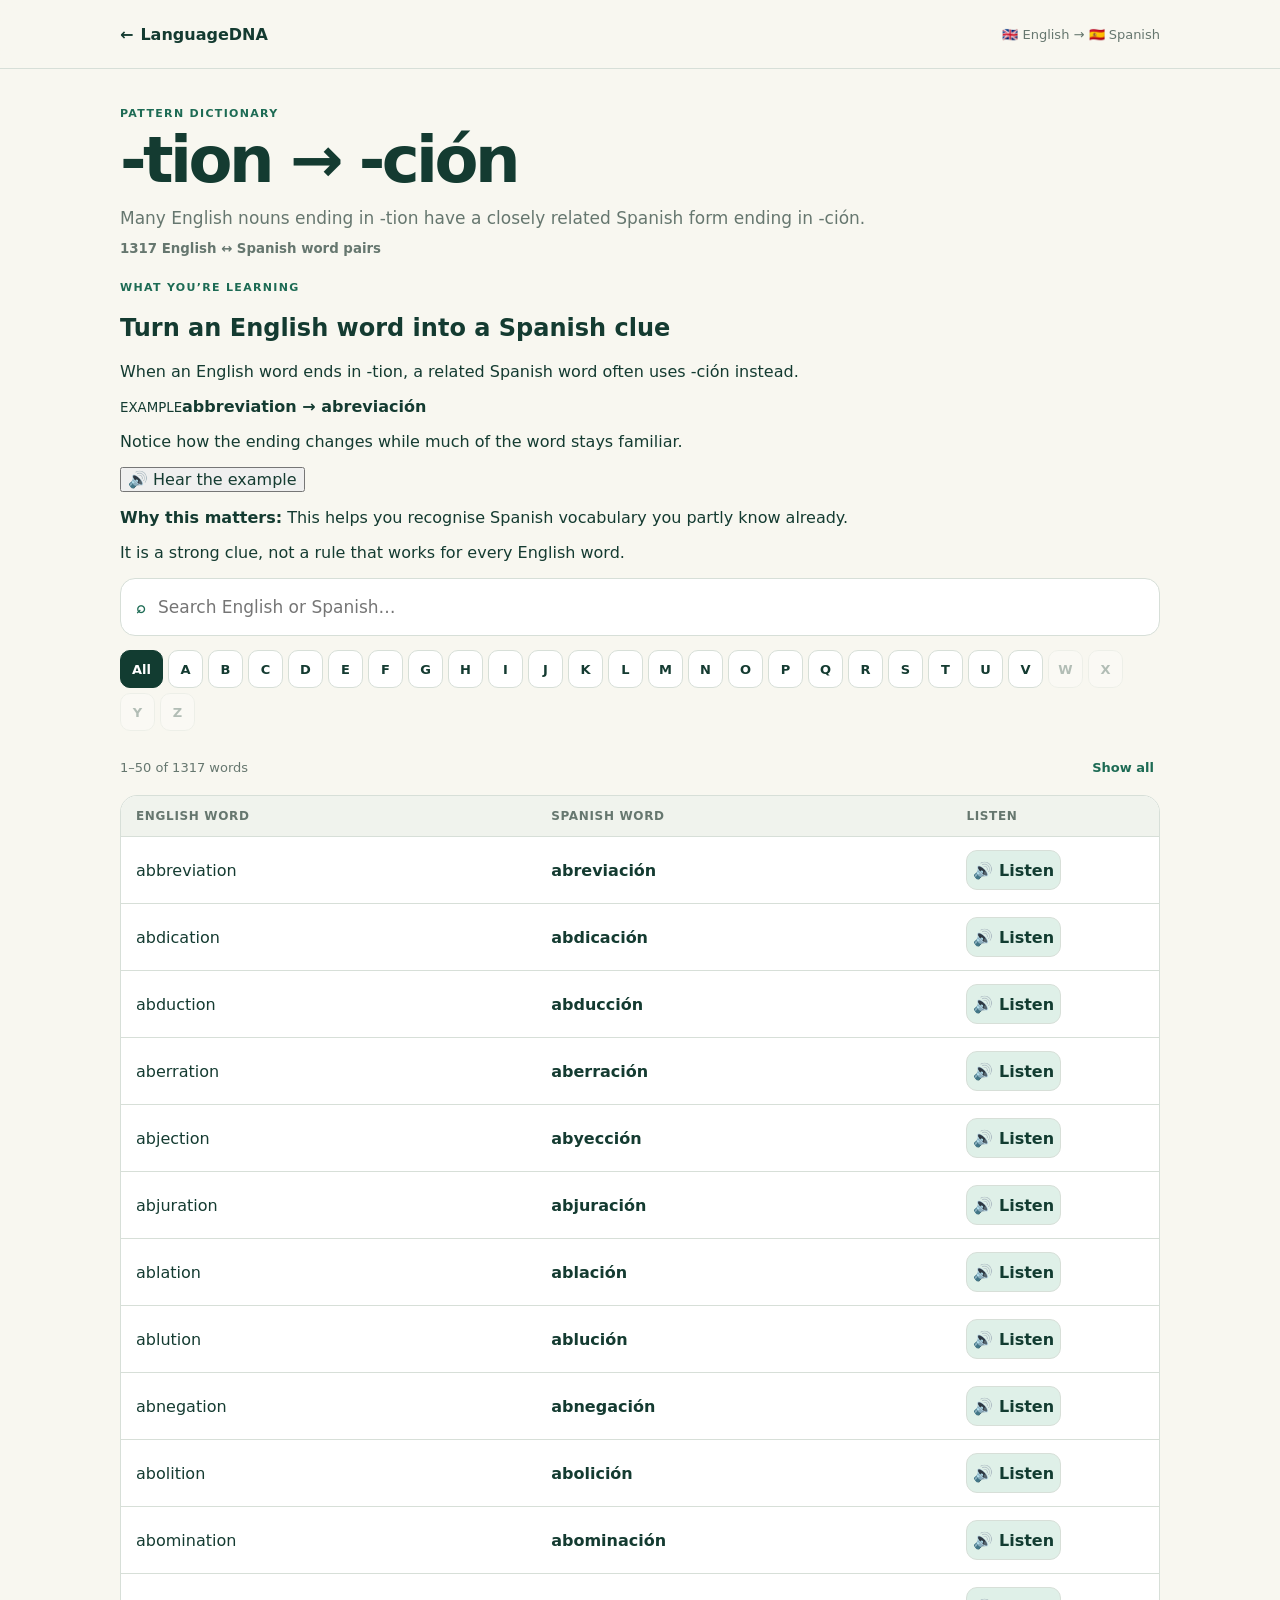
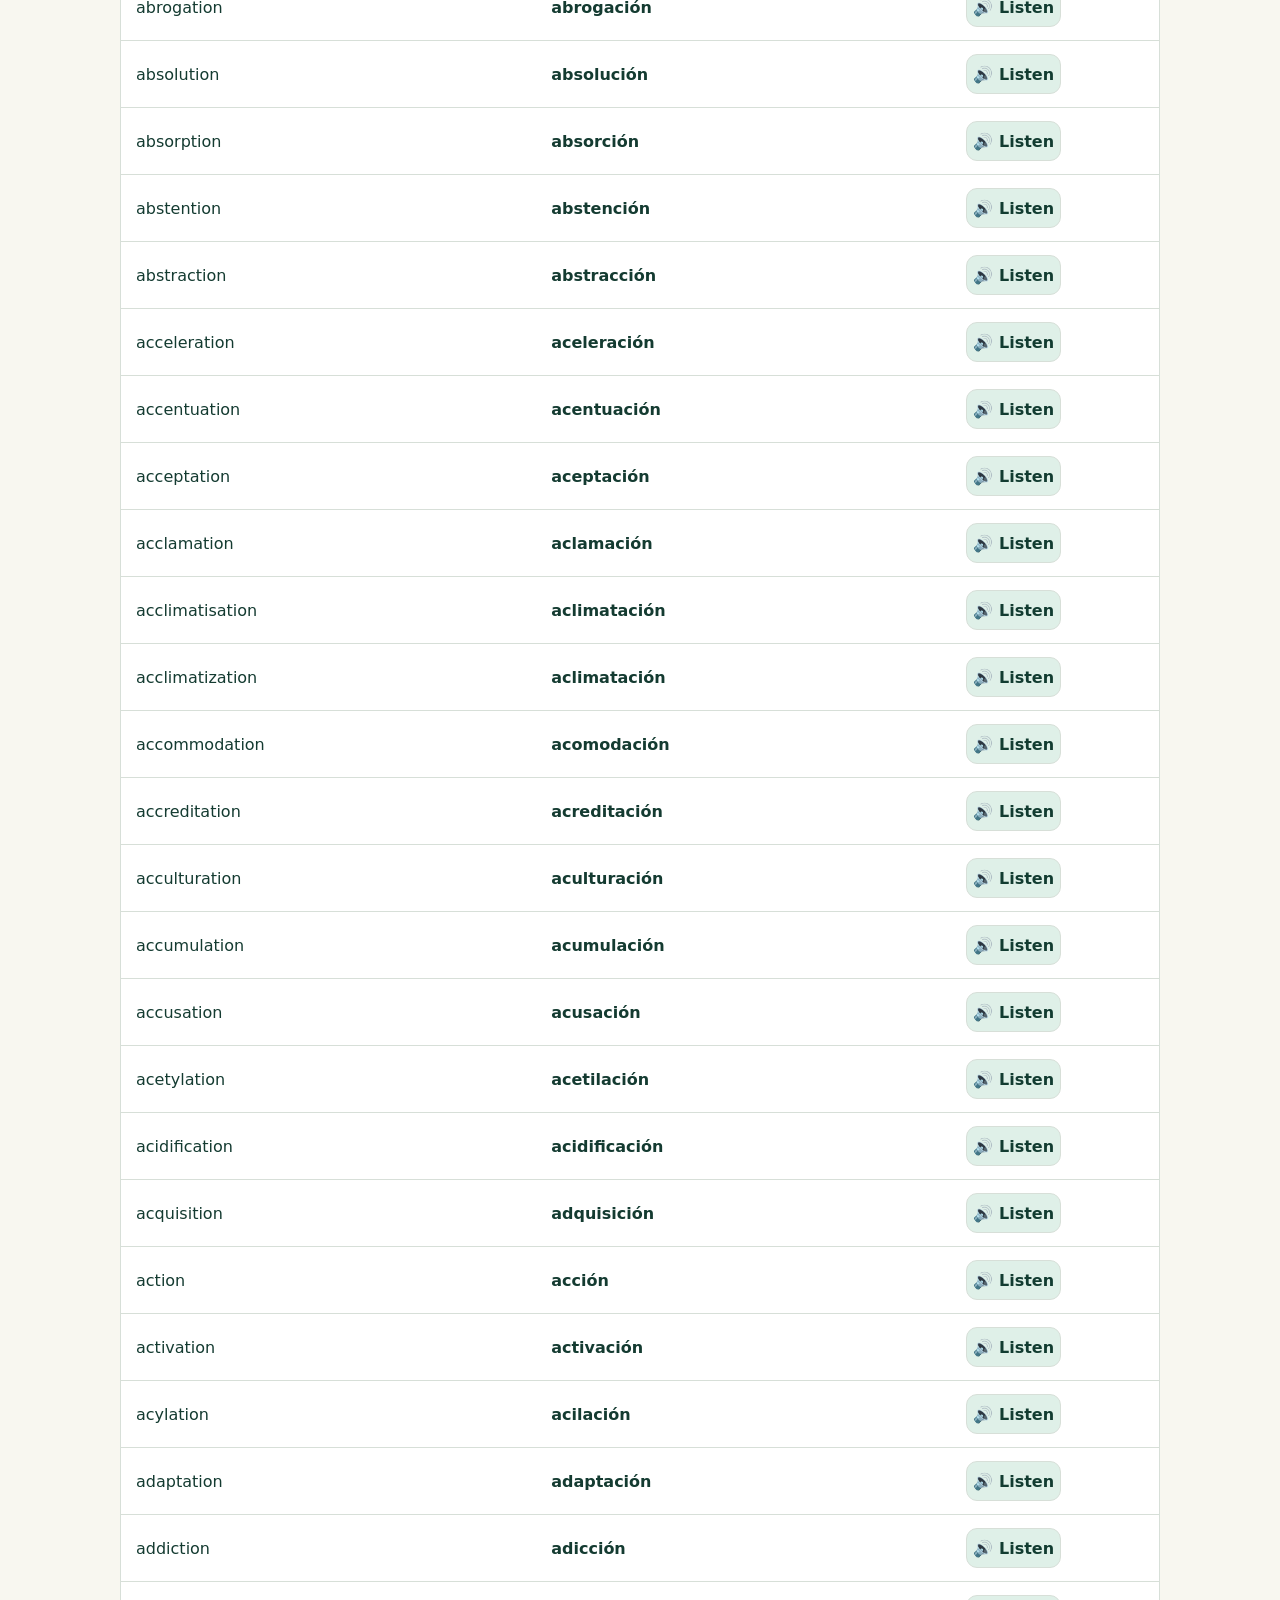
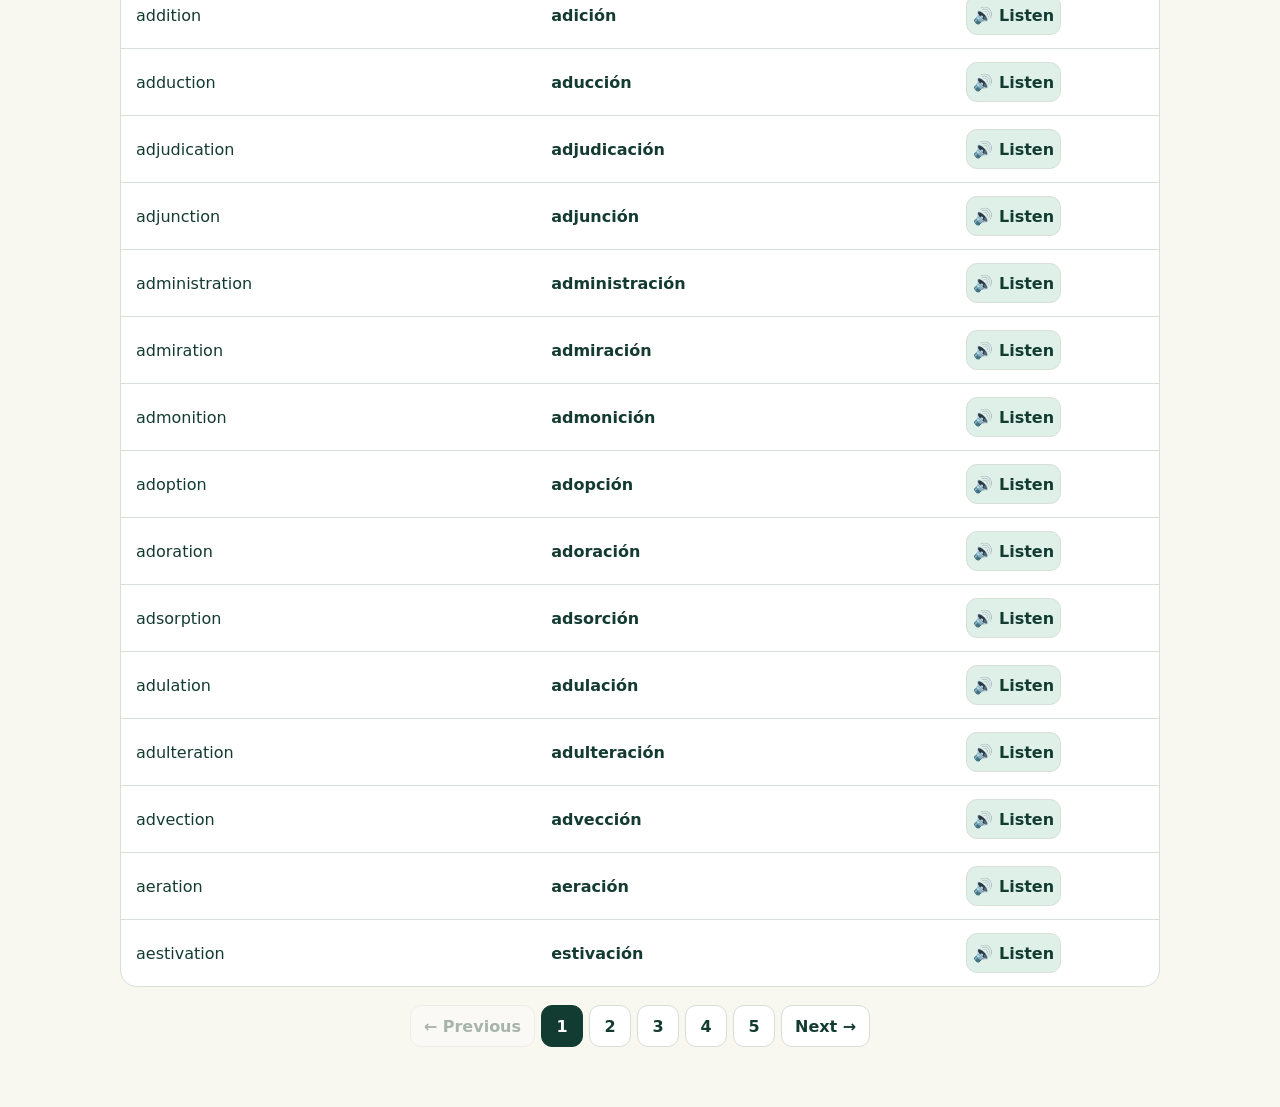
==== pattern.html @ a13d1545 "Add beginner teaching panel to full pattern dictionaries" ====
<!DOCTYPE html>
<html lang="en">
<head>
  <meta charset="UTF-8" />
  <meta name="viewport" content="width=device-width, initial-scale=1" />
  <meta name="theme-color" content="#123c31" />
  <meta name="description" content="LanguageDNA pattern dictionary — English and Spanish words linked by reusable patterns." />
  <title>LanguageDNA Pattern Dictionary</title>
  <link rel="stylesheet" href="pattern.css?v=2" />
</head>
<body>
  <header class="pattern-topbar">
    <a class="back-link" href="index.html" aria-label="Back to LanguageDNA">← <span>LanguageDNA</span></a>
    <div class="course-label">🇬🇧 English → 🇪🇸 Spanish</div>
  </header>

  <main class="pattern-page">
    <header class="pattern-heading">
      <span class="eyebrow">PATTERN DICTIONARY</span>
      <h1 id="patternTitle">Loading pattern…</h1>
      <p id="patternExplanation"></p>
      <small id="patternCount"></small>
    </header>

    <section class="pattern-teaching" id="patternTeaching" aria-label="Pattern explanation"></section>

    <section class="dictionary-controls" aria-label="Dictionary controls">
      <label class="dictionary-search">
        <span aria-hidden="true">⌕</span>
        <span class="sr-only">Search words in this pattern</span>
        <input id="wordSearch" type="search" placeholder="Search English or Spanish…" autocomplete="off" />
      </label>
      <nav class="alphabet" id="alphabet" aria-label="Filter by English first letter"></nav>
    </section>

    <div class="table-meta">
      <span id="resultSummary">Loading words…</span>
      <button id="clearFilters" class="clear-button" type="button">Show all</button>
    </div>

    <div class="dictionary-table-wrap">
      <table class="dictionary-table">
        <thead><tr><th scope="col">English word</th><th scope="col">Spanish word</th><th scope="col" class="listen-head">Listen</th></tr></thead>
        <tbody id="wordRows"></tbody>
      </table>
    </div>

    <nav class="pagination" id="pagination" aria-label="Dictionary pages"></nav>
  </main>

  <div class="toast" id="toast" role="status" aria-live="polite"></div>
  <script src="pattern-data.js?v=5"></script>
  <script src="pattern-teaching.js?v=1"></script>
  <script src="pattern-page.js?v=2"></script>
</body>
</html>
---- pattern.css ----
:root{--bg:#f8f7f0;--surface:#fff;--surface-2:#f0f3ed;--text:#143b31;--muted:#66776f;--border:#d7dfd8;--green:#1d6b54;--green-dark:#123c31;--green-soft:#dff0e8}
*{box-sizing:border-box}body{margin:0;background:var(--bg);color:var(--text);font-family:Inter,ui-sans-serif,system-ui,-apple-system,BlinkMacSystemFont,"Segoe UI",sans-serif}button,input{font:inherit;color:inherit}button:focus-visible,input:focus-visible,a:focus-visible{outline:3px solid rgba(29,107,84,.25);outline-offset:2px}.sr-only{position:absolute!important;width:1px!important;height:1px!important;padding:0!important;margin:-1px!important;overflow:hidden!important;clip:rect(0,0,0,0)!important;white-space:nowrap!important;border:0!important}
.pattern-topbar{min-height:68px;display:flex;align-items:center;justify-content:space-between;gap:15px;padding:12px max(16px,calc((100% - 1040px)/2));border-bottom:1px solid var(--border);background:color-mix(in srgb,var(--bg) 94%,transparent);position:sticky;top:0;z-index:20;backdrop-filter:blur(12px)}.back-link{display:inline-flex;align-items:center;gap:7px;color:var(--text);font-weight:850;text-decoration:none;min-height:44px}.course-label{font-size:13px;color:var(--muted);white-space:nowrap}
.pattern-page{width:min(1040px,calc(100% - 28px));margin:0 auto;padding:38px 0 60px}.pattern-heading{margin-bottom:24px}.eyebrow{display:block;font-size:11px;font-weight:900;letter-spacing:.12em;color:var(--green);margin-bottom:8px}.pattern-heading h1{margin:0;font-size:clamp(38px,6vw,64px);letter-spacing:-.055em;line-height:1}.pattern-heading p{max-width:760px;margin:13px 0 7px;color:var(--muted);font-size:17px;line-height:1.55}.pattern-heading small{color:var(--muted);font-weight:700}
.dictionary-controls{display:grid;gap:14px;margin-bottom:17px}.dictionary-search{min-height:58px;display:flex;align-items:center;gap:10px;padding:0 15px;background:var(--surface);border:1px solid var(--border);border-radius:15px}.dictionary-search>span[aria-hidden]{font-weight:900;color:var(--green)}.dictionary-search input{width:100%;min-width:0;border:0;outline:0;background:transparent;font-size:17px}.alphabet{display:flex;gap:5px;flex-wrap:wrap}.letter-button{min-width:35px;height:38px;border:1px solid var(--border);background:var(--surface);border-radius:10px;cursor:pointer;font-weight:850;font-size:13px}.letter-button.all{padding:0 11px}.letter-button.active{background:var(--green-dark);border-color:var(--green-dark);color:#fff}.letter-button:disabled{opacity:.3;cursor:not-allowed}
.table-meta{display:flex;align-items:center;justify-content:space-between;gap:15px;margin:13px 0 9px;color:var(--muted);font-size:13px}.clear-button{min-height:38px;border:0;background:transparent;color:var(--green);font-weight:850;cursor:pointer}.dictionary-table-wrap{overflow:hidden;border:1px solid var(--border);border-radius:17px;background:var(--surface)}.dictionary-table{width:100%;border-collapse:collapse;table-layout:fixed}.dictionary-table th,.dictionary-table td{text-align:left;padding:13px 15px;border-bottom:1px solid var(--border);vertical-align:middle}.dictionary-table th{background:var(--surface-2);font-size:12px;text-transform:uppercase;letter-spacing:.055em;color:var(--muted)}.dictionary-table th:nth-child(1),.dictionary-table td:nth-child(1){width:40%}.dictionary-table th:nth-child(2),.dictionary-table td:nth-child(2){width:40%}.dictionary-table th:nth-child(3),.dictionary-table td:nth-child(3){width:20%}.dictionary-table tbody tr:last-child td{border-bottom:0}.dictionary-table td{font-size:16px;overflow-wrap:anywhere}.dictionary-table td:nth-child(2){font-weight:800}.listen-button{min-height:40px;min-width:92px;border:1px solid var(--border);background:var(--green-soft);color:var(--green-dark);border-radius:11px;cursor:pointer;font-weight:850}.listen-button.playing{background:var(--green-dark);color:#fff;border-color:var(--green-dark)}.empty-row td{text-align:center!important;color:var(--muted)!important;font-weight:500!important;padding:34px 15px!important}
.pagination{display:flex;justify-content:center;gap:6px;flex-wrap:wrap;margin-top:18px}.page-button{min-width:42px;height:42px;border:1px solid var(--border);background:var(--surface);border-radius:11px;cursor:pointer;font-weight:850}.page-button.active{background:var(--green-dark);color:#fff;border-color:var(--green-dark)}.page-button.nav{padding:0 13px;width:auto}.page-button:disabled{opacity:.35;cursor:not-allowed}.toast{position:fixed;left:50%;bottom:20px;transform:translate(-50%,15px);opacity:0;pointer-events:none;background:var(--green-dark);color:#fff;padding:10px 14px;border-radius:11px;transition:.2s;z-index:40}.toast.show{opacity:1;transform:translate(-50%,0)}
@media(max-width:640px){.pattern-topbar{min-height:62px;padding:9px 13px}.course-label{font-size:11px}.pattern-page{width:min(100% - 20px,1040px);padding-top:28px}.pattern-heading h1{font-size:42px}.pattern-heading p{font-size:15px}.dictionary-search{min-height:54px}.alphabet{gap:4px}.letter-button{min-width:32px;height:36px}.dictionary-table th,.dictionary-table td{padding:11px 9px}.dictionary-table th{font-size:10px}.dictionary-table td{font-size:14px}.dictionary-table th:nth-child(1),.dictionary-table td:nth-child(1){width:37%}.dictionary-table th:nth-child(2),.dictionary-table td:nth-child(2){width:39%}.dictionary-table th:nth-child(3),.dictionary-table td:nth-child(3){width:24%}.listen-button{min-width:0;width:100%;min-height:38px;padding:0 6px;font-size:12px}.table-meta{align-items:flex-start}.pagination{gap:5px}.page-button{min-width:38px;height:40px}}
@media(max-width:390px){.back-link span{display:none}.pattern-heading h1{font-size:38px}.dictionary-table td{font-size:13px}.listen-button{font-size:0}.listen-button::before{content:"🔊";font-size:16px}}

/* A small first lesson before the reference dictionary. */
.beginner-lesson{max-width:760px;line-height:1.65;margin-bottom:28px}.beginner-lesson h2{font-size:clamp(24px,4vw,32px);line-height:1.2;letter-spacing:-.03em}.beginner-lesson h3{line-height:1.3}.lesson-examples{display:grid;gap:10px;margin:22px 0}.lesson-examples>div{display:flex;align-items:center;justify-content:space-between;gap:16px;flex-wrap:wrap;padding:16px;border:1px solid var(--border);border-radius:14px;background:var(--surface)}.lesson-examples strong{color:var(--green);text-decoration:underline;text-underline-offset:4px}.lesson-examples .listen-button{width:auto;min-width:92px;font-size:14px}.lesson-examples .listen-button::before{content:none}.lesson-answer{display:flex;gap:10px;flex-wrap:wrap}.lesson-answer input{min-width:0;flex:1 1 180px;min-height:48px;padding:10px;border:1px solid var(--border);border-radius:10px;background:var(--surface)}.lesson-answer button{height:auto;min-height:48px;background:var(--green-dark);color:white}.beginner-lesson form{padding:20px;background:var(--green-soft);border-radius:16px}.beginner-lesson label{display:block;font-weight:700}#lessonHint{font-size:14px}#lessonFeedback:empty{display:none}#lessonUse{margin-top:24px;padding:20px;border:1px solid var(--border);border-radius:16px}#lessonUse .listen-button{width:auto;min-height:44px;padding:8px 14px;font-size:14px}#lessonUse .listen-button::before{content:none}.lesson-dictionary>summary{cursor:pointer;min-height:48px;padding:12px 0;font-weight:800}.lesson-dictionary>summary:focus-visible{outline:3px solid var(--green);outline-offset:3px}.lesson-dictionary[open]>summary{margin-bottom:16px}
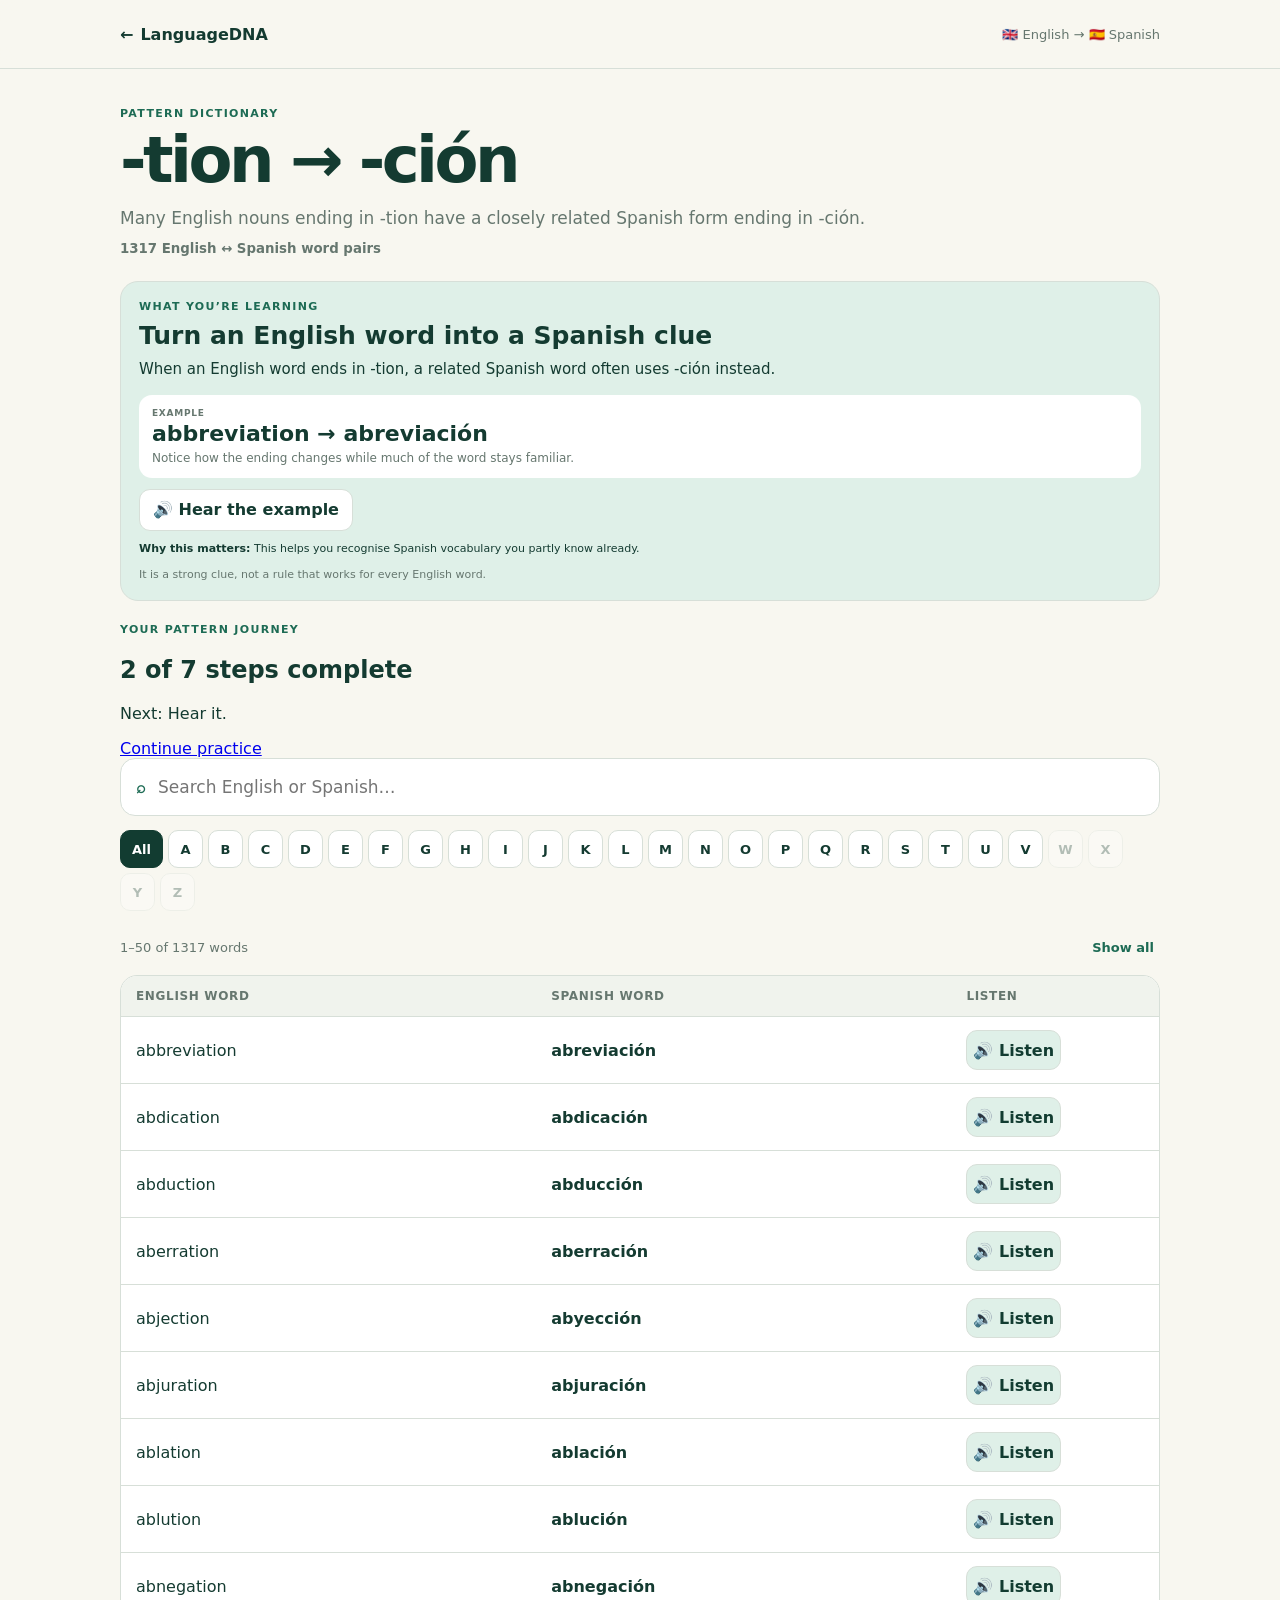
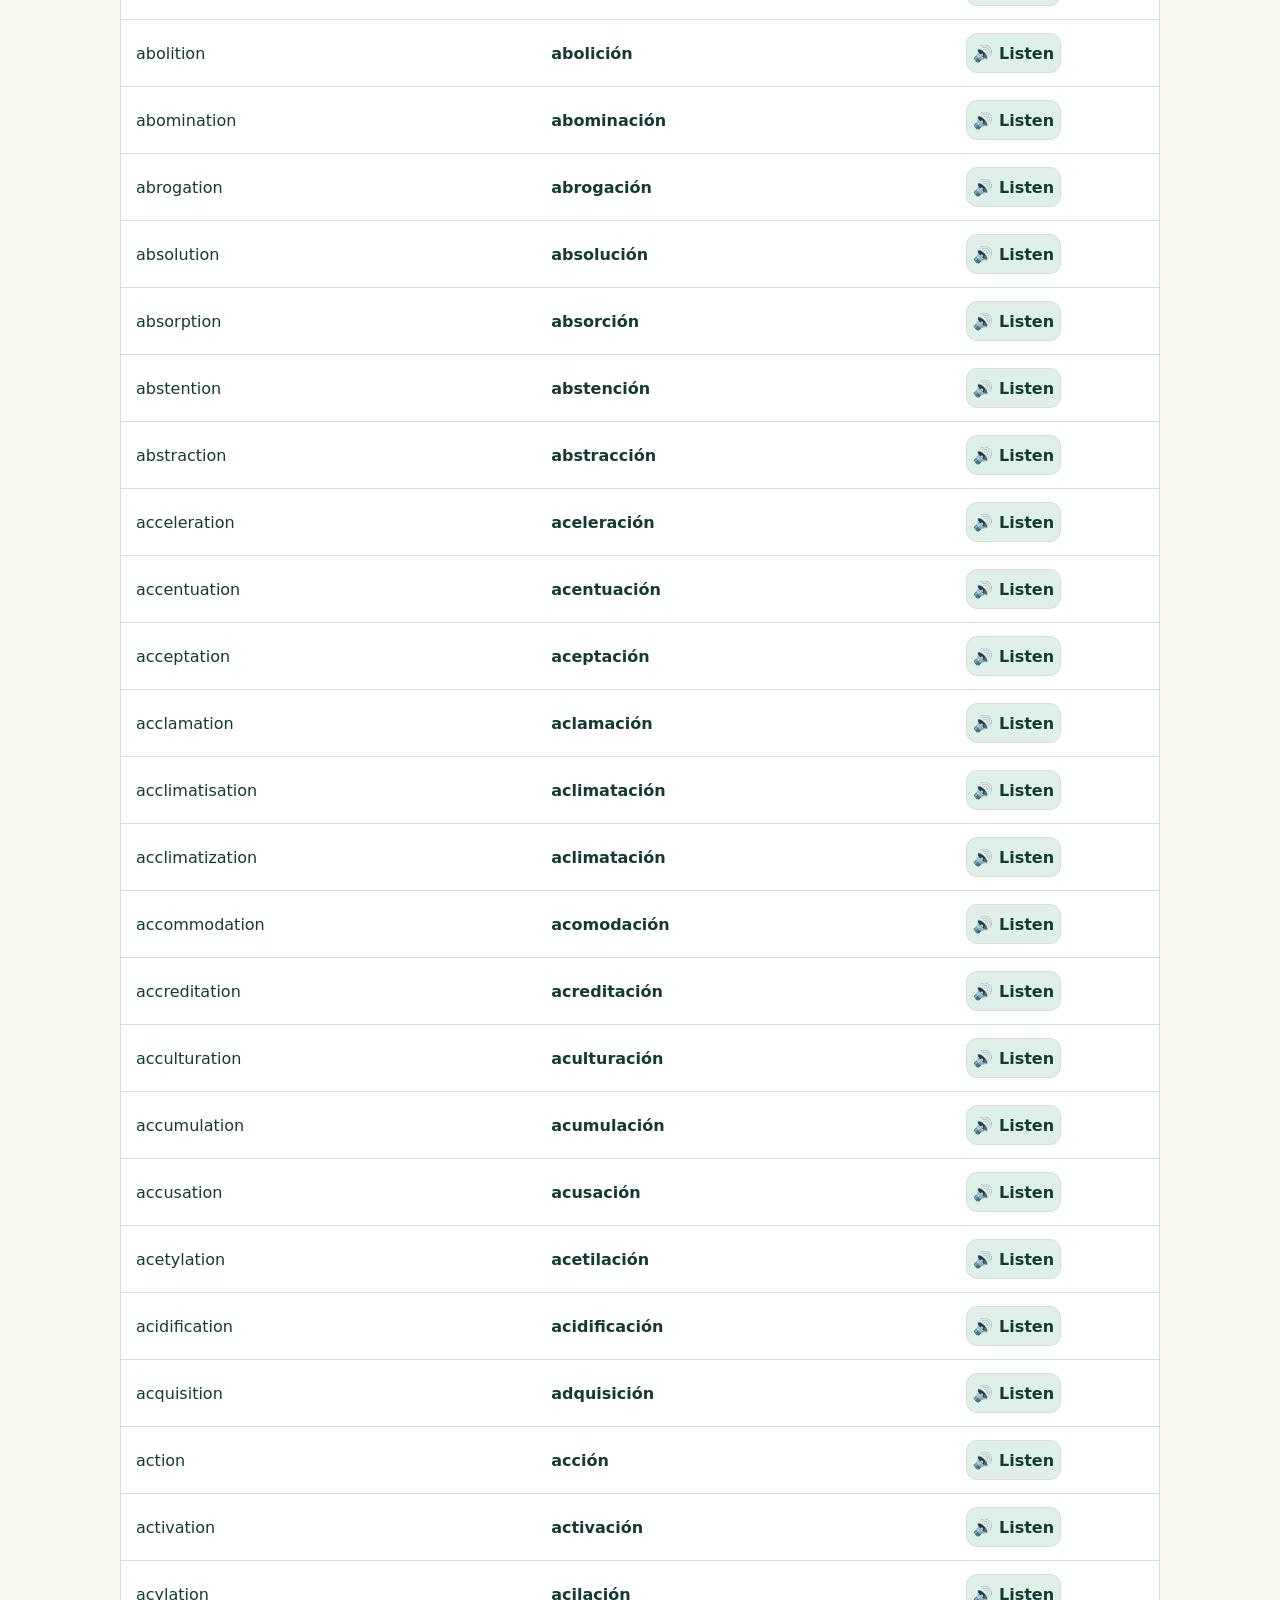
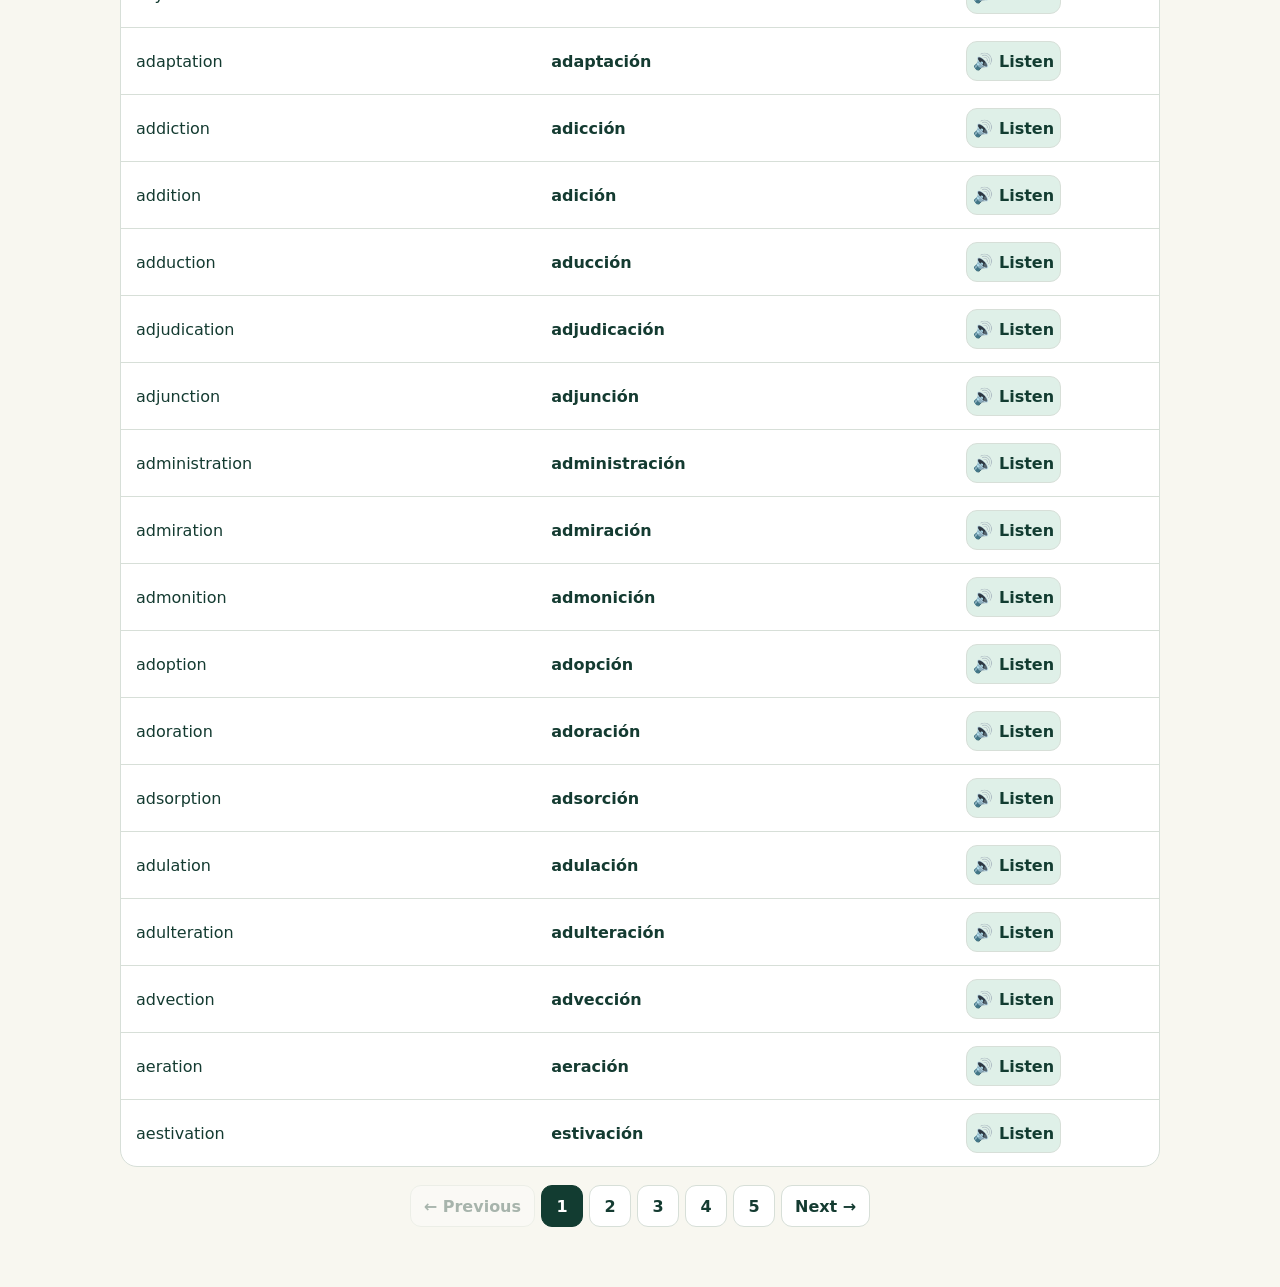
==== commit 8c0b05a3: "Add mastery journey to full pattern dictionaries" ====
--- a/pattern.html
+++ b/pattern.html
@@ -6,7 +6,7 @@
   <meta name="theme-color" content="#123c31" />
   <meta name="description" content="LanguageDNA pattern dictionary — English and Spanish words linked by reusable patterns." />
   <title>LanguageDNA Pattern Dictionary</title>
-  <link rel="stylesheet" href="pattern.css?v=2" />
+  <link rel="stylesheet" href="pattern.css?v=3" />
 </head>
 <body>
   <header class="pattern-topbar">
@@ -23,6 +23,7 @@
     </header>
 
     <section class="pattern-teaching" id="patternTeaching" aria-label="Pattern explanation"></section>
+    <section class="dictionary-journey" id="patternJourney" aria-label="Pattern learning journey"></section>
 
     <section class="dictionary-controls" aria-label="Dictionary controls">
       <label class="dictionary-search">
@@ -51,6 +52,6 @@
   <div class="toast" id="toast" role="status" aria-live="polite"></div>
   <script src="pattern-data.js?v=5"></script>
   <script src="pattern-teaching.js?v=1"></script>
-  <script src="pattern-page.js?v=2"></script>
+  <script src="pattern-page.js?v=3"></script>
 </body>
 </html>
--- a/pattern.css
+++ b/pattern.css
@@ -8,5 +8,12 @@
 @media(max-width:640px){.pattern-topbar{min-height:62px;padding:9px 13px}.course-label{font-size:11px}.pattern-page{width:min(100% - 20px,1040px);padding-top:28px}.pattern-heading h1{font-size:42px}.pattern-heading p{font-size:15px}.dictionary-search{min-height:54px}.alphabet{gap:4px}.letter-button{min-width:32px;height:36px}.dictionary-table th,.dictionary-table td{padding:11px 9px}.dictionary-table th{font-size:10px}.dictionary-table td{font-size:14px}.dictionary-table th:nth-child(1),.dictionary-table td:nth-child(1){width:37%}.dictionary-table th:nth-child(2),.dictionary-table td:nth-child(2){width:39%}.dictionary-table th:nth-child(3),.dictionary-table td:nth-child(3){width:24%}.listen-button{min-width:0;width:100%;min-height:38px;padding:0 6px;font-size:12px}.table-meta{align-items:flex-start}.pagination{gap:5px}.page-button{min-width:38px;height:40px}}
 @media(max-width:390px){.back-link span{display:none}.pattern-heading h1{font-size:38px}.dictionary-table td{font-size:13px}.listen-button{font-size:0}.listen-button::before{content:"🔊";font-size:16px}}
 
-/* A small first lesson before the reference dictionary. */
-.beginner-lesson{max-width:760px;line-height:1.65;margin-bottom:28px}.beginner-lesson h2{font-size:clamp(24px,4vw,32px);line-height:1.2;letter-spacing:-.03em}.beginner-lesson h3{line-height:1.3}.lesson-examples{display:grid;gap:10px;margin:22px 0}.lesson-examples>div{display:flex;align-items:center;justify-content:space-between;gap:16px;flex-wrap:wrap;padding:16px;border:1px solid var(--border);border-radius:14px;background:var(--surface)}.lesson-examples strong{color:var(--green);text-decoration:underline;text-underline-offset:4px}.lesson-examples .listen-button{width:auto;min-width:92px;font-size:14px}.lesson-examples .listen-button::before{content:none}.lesson-answer{display:flex;gap:10px;flex-wrap:wrap}.lesson-answer input{min-width:0;flex:1 1 180px;min-height:48px;padding:10px;border:1px solid var(--border);border-radius:10px;background:var(--surface)}.lesson-answer button{height:auto;min-height:48px;background:var(--green-dark);color:white}.beginner-lesson form{padding:20px;background:var(--green-soft);border-radius:16px}.beginner-lesson label{display:block;font-weight:700}#lessonHint{font-size:14px}#lessonFeedback:empty{display:none}#lessonUse{margin-top:24px;padding:20px;border:1px solid var(--border);border-radius:16px}#lessonUse .listen-button{width:auto;min-height:44px;padding:8px 14px;font-size:14px}#lessonUse .listen-button::before{content:none}.lesson-dictionary>summary{cursor:pointer;min-height:48px;padding:12px 0;font-weight:800}.lesson-dictionary>summary:focus-visible{outline:3px solid var(--green);outline-offset:3px}.lesson-dictionary[open]>summary{margin-bottom:16px}
+.pattern-teaching{margin:0 0 22px;padding:18px;border:1px solid var(--border);border-radius:18px;background:var(--green-soft)}
+.pattern-teaching h2{margin:0 0 8px;font-size:25px}.pattern-teaching>p{margin:0;color:var(--text);font-size:15px;line-height:1.55}
+.pattern-teaching .worked-example{margin-top:13px;padding:13px;border-radius:13px;background:var(--surface)}
+.pattern-teaching .worked-example small{display:block;font-size:9px;font-weight:900;letter-spacing:.08em;color:var(--muted)}
+.pattern-teaching .worked-example strong{display:block;margin-top:3px;font-size:22px}.pattern-teaching .worked-example p{margin:5px 0 0;color:var(--muted);font-size:12px}
+.teaching-actions{margin-top:11px}.teaching-listen{min-height:42px;padding:0 13px;border:1px solid var(--border);border-radius:11px;background:var(--surface);font-weight:850;cursor:pointer}
+.teaching-listen.playing{background:var(--green-dark);color:#fff;border-color:var(--green-dark)}
+.pattern-teaching .why,.pattern-teaching .caution{margin:10px 0 0;font-size:11px;line-height:1.45}.pattern-teaching .caution{color:var(--muted)}
+@media(max-width:640px){.pattern-teaching{padding:14px;margin-bottom:17px}.pattern-teaching h2{font-size:21px}.pattern-teaching>p{font-size:14px}.pattern-teaching .worked-example strong{font-size:19px}.teaching-listen{width:100%}}
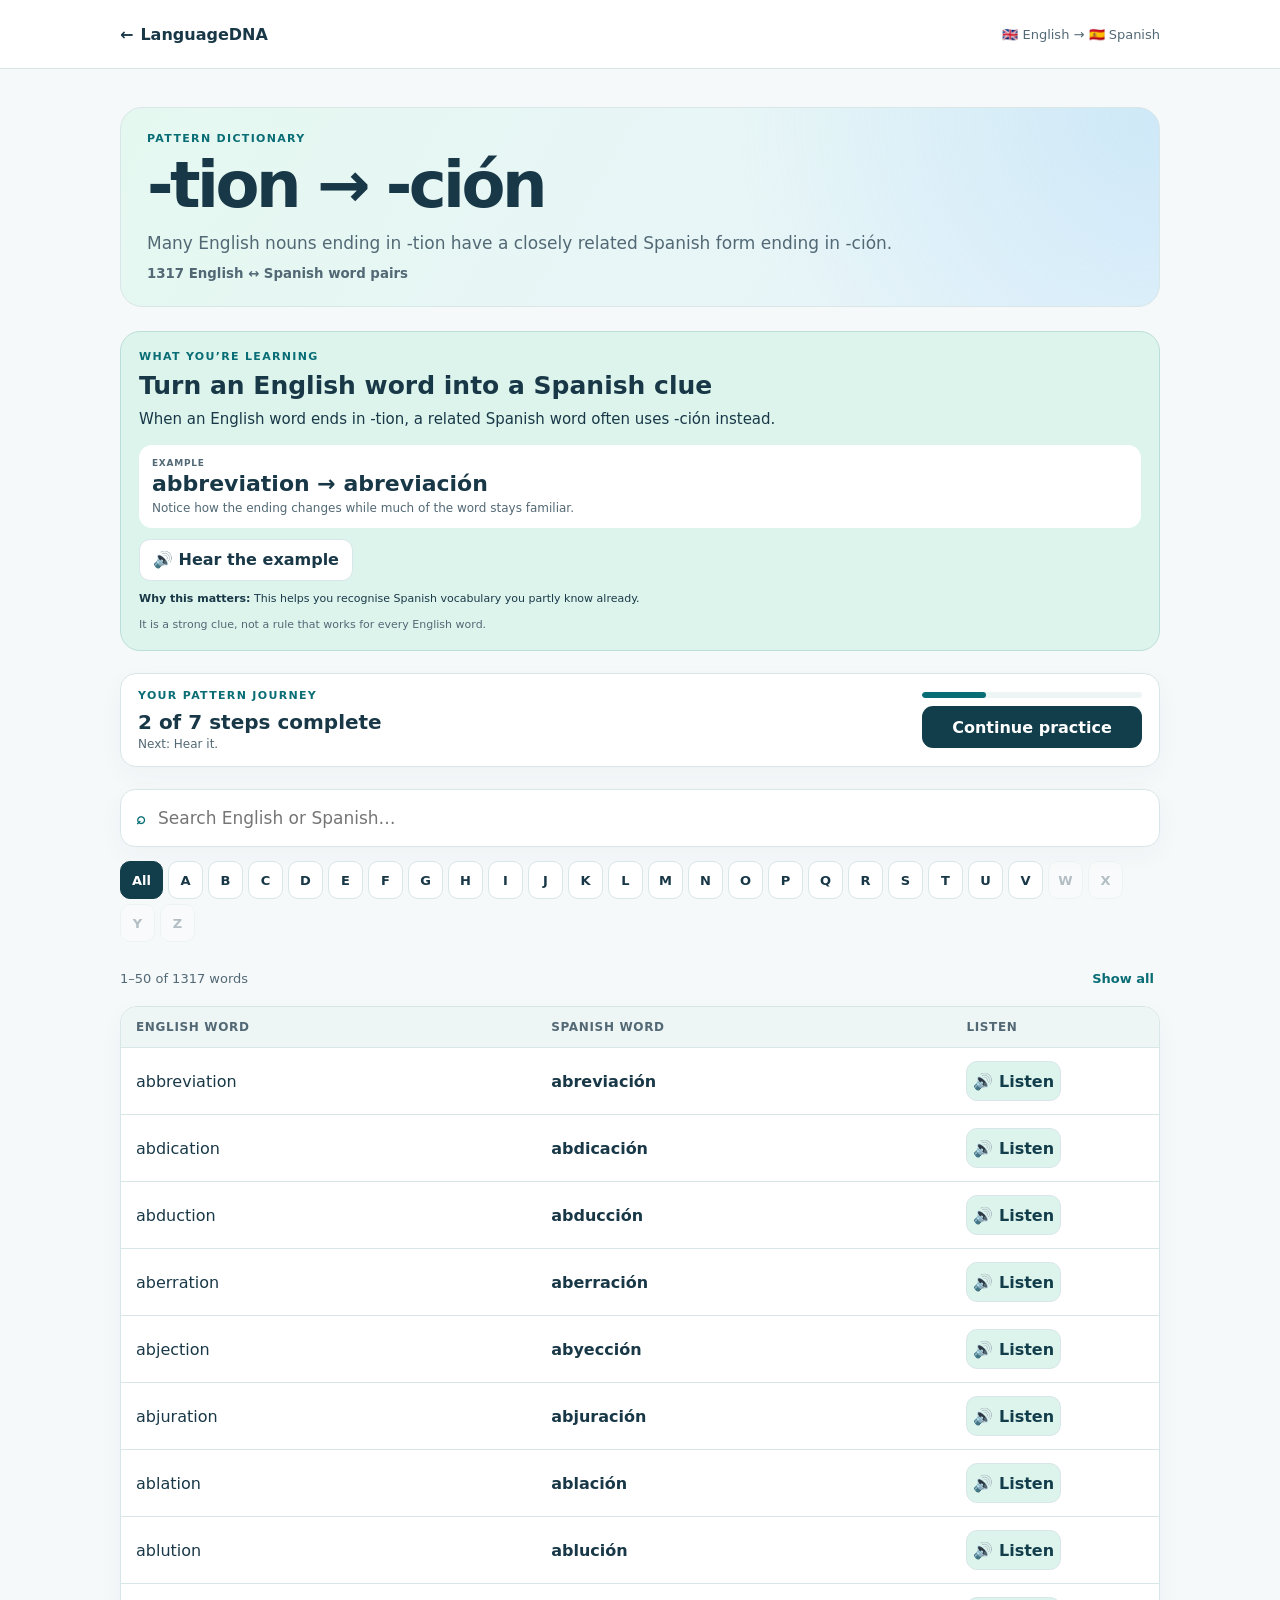
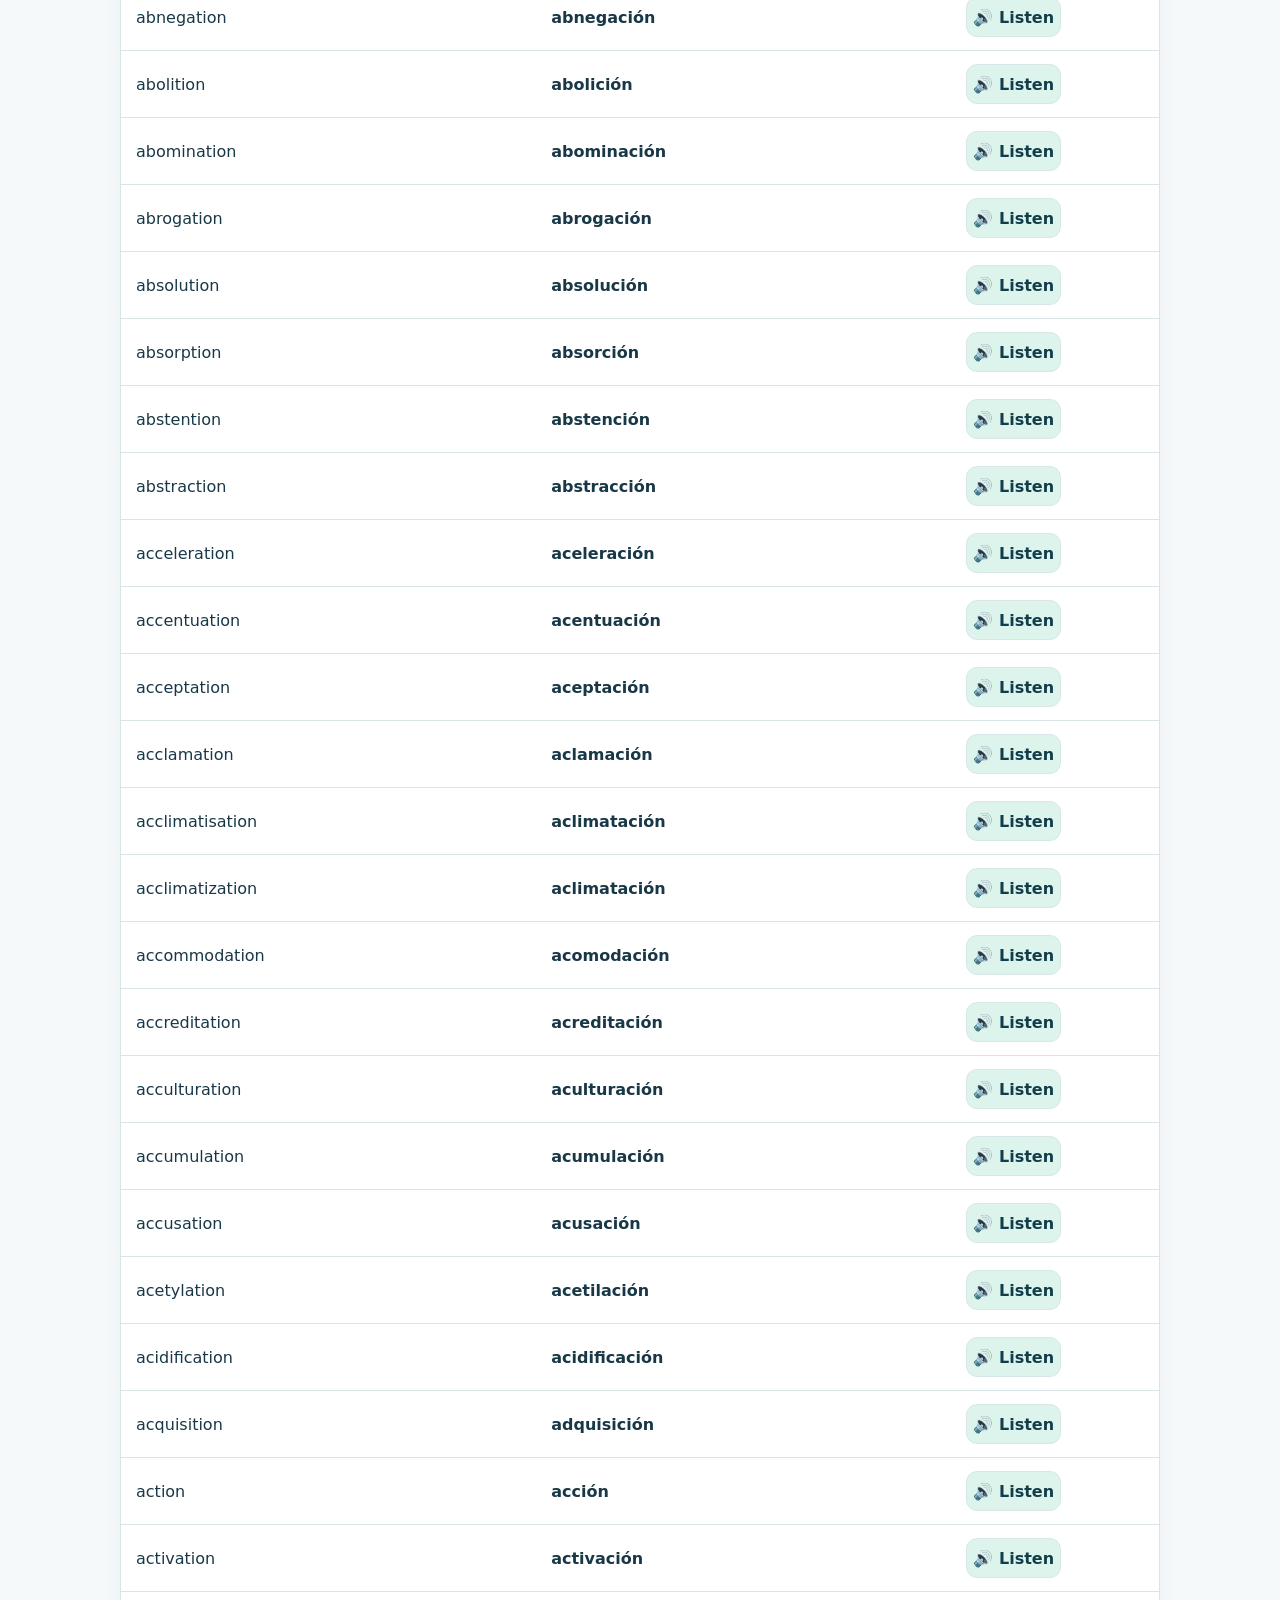
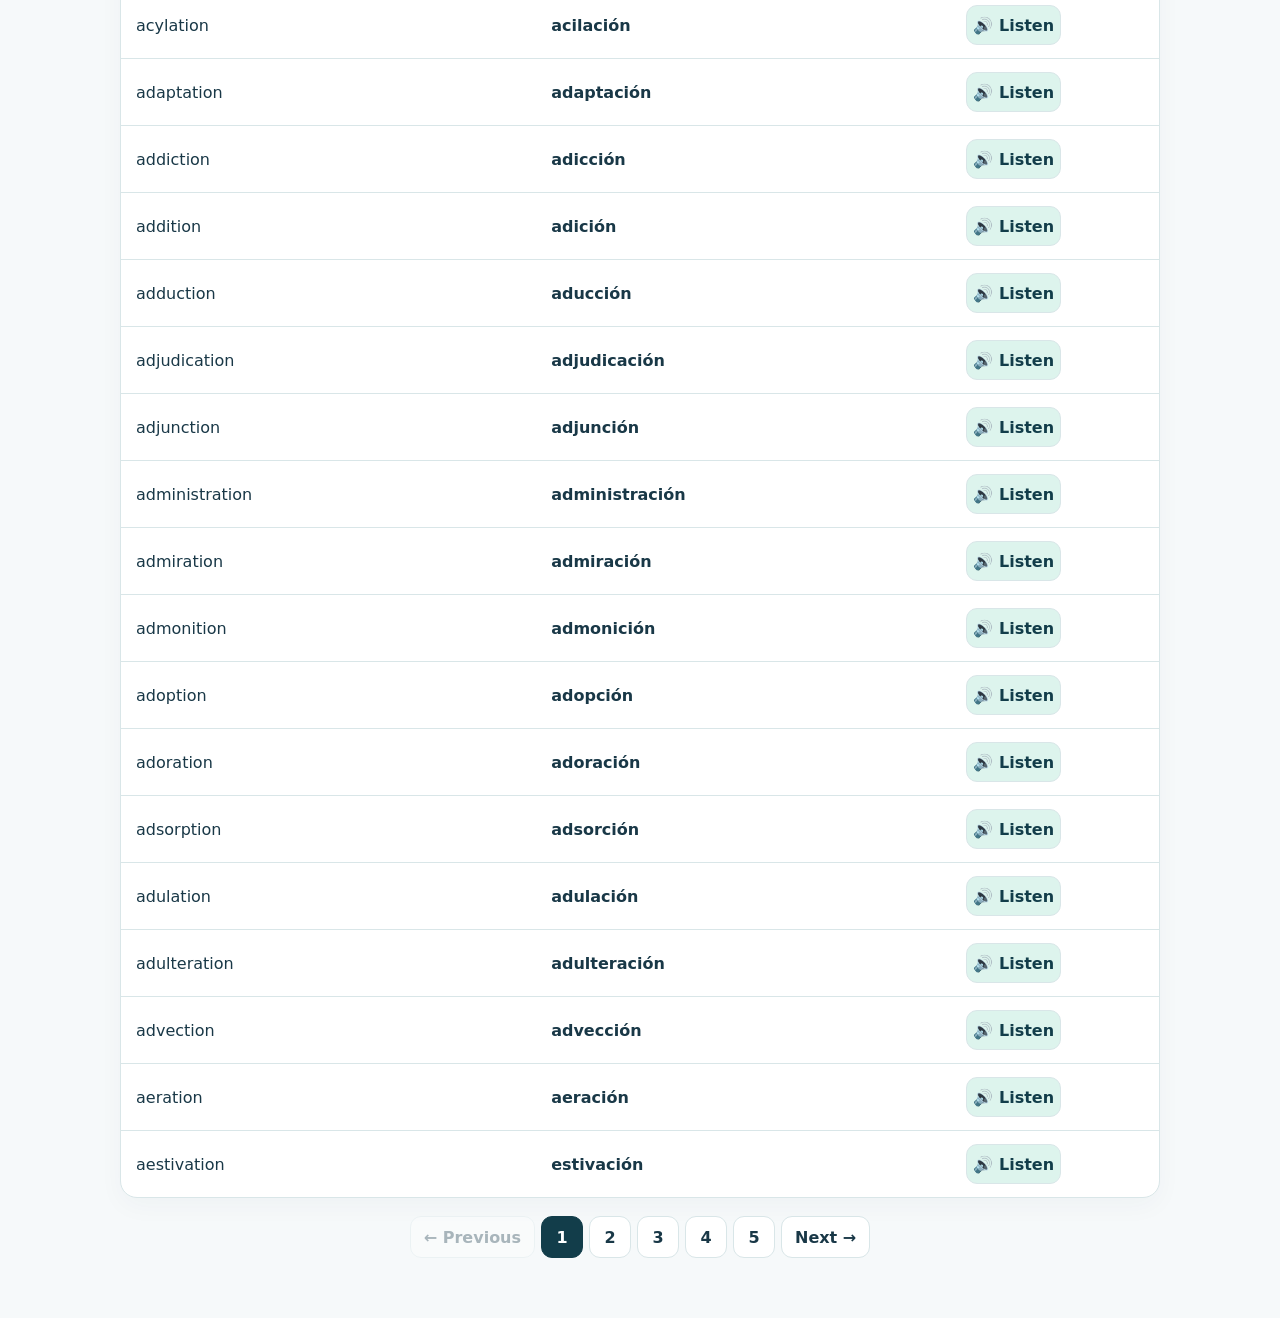
==== commit 2668f995: "Synchronize LanguageDNA branding, asset versions and UI regression checks: pattern.html" ====
--- a/pattern.html
+++ b/pattern.html
@@ -3,10 +3,10 @@
 <head>
   <meta charset="UTF-8" />
   <meta name="viewport" content="width=device-width, initial-scale=1" />
-  <meta name="theme-color" content="#123c31" />
+  <meta name="theme-color" content="#123d4a" />
   <meta name="description" content="LanguageDNA pattern dictionary — English and Spanish words linked by reusable patterns." />
   <title>LanguageDNA Pattern Dictionary</title>
-  <link rel="stylesheet" href="pattern.css?v=3" />
+  <link rel="stylesheet" href="pattern.css?v=4" />
 </head>
 <body>
   <header class="pattern-topbar">
--- a/pattern.css
+++ b/pattern.css
@@ -17,3 +17,32 @@
 .teaching-listen.playing{background:var(--green-dark);color:#fff;border-color:var(--green-dark)}
 .pattern-teaching .why,.pattern-teaching .caution{margin:10px 0 0;font-size:11px;line-height:1.45}.pattern-teaching .caution{color:var(--muted)}
 @media(max-width:640px){.pattern-teaching{padding:14px;margin-bottom:17px}.pattern-teaching h2{font-size:21px}.pattern-teaching>p{font-size:14px}.pattern-teaching .worked-example strong{font-size:19px}.teaching-listen{width:100%}}
+
+
+.dictionary-journey{display:flex;align-items:center;justify-content:space-between;gap:22px;margin:0 0 22px;padding:15px 17px;border:1px solid var(--border);border-radius:16px;background:var(--surface)}
+.dictionary-journey h2{margin:2px 0 3px;font-size:20px}.dictionary-journey p{margin:0;color:var(--muted);font-size:12px}
+.dictionary-journey-action{display:grid;gap:8px;min-width:220px}.dictionary-journey-progress{height:6px;border-radius:999px;background:var(--surface-2);overflow:hidden}.dictionary-journey-progress span{display:block;height:100%;border-radius:inherit;background:var(--green)}
+.journey-practice-link{display:grid;place-items:center;min-height:42px;padding:0 13px;border-radius:11px;background:var(--green-dark);color:#fff;font-weight:850;text-decoration:none}
+@media(max-width:640px){.dictionary-journey{display:grid;gap:12px}.dictionary-journey-action{min-width:0}.journey-practice-link{width:100%}}
+
+/* Branding continuity v17.1 */
+:root{--bg:#f6f9fa;--surface:#fff;--surface-2:#edf5f5;--text:#193847;--muted:#526975;--border:#d9e6e8;--green:#096d75;--green-dark:#123d4a;--green-soft:#ddf4ed}
+html{scroll-padding-top:85px}
+body{background:var(--bg)}
+button:focus-visible,a:focus-visible,input:focus-visible{outline:3px solid #ec9365;outline-offset:3px}
+.pattern-topbar{background:color-mix(in srgb,var(--surface) 94%,transparent)}
+.pattern-heading{padding:24px 26px;border:1px solid var(--border);border-radius:22px;background:radial-gradient(circle at 100% 0,rgba(133,201,240,.28),transparent 40%),linear-gradient(120deg,#e5f8f0,#eaf4fc)}
+.pattern-heading h1{max-width:750px}
+.pattern-teaching{border-color:#bcded8;border-radius:20px;background:var(--green-soft)}
+.dictionary-journey,.dictionary-table-wrap,.dictionary-search{box-shadow:0 8px 26px rgba(17,57,73,.035)}
+.dictionary-search:focus-within{border-color:var(--green);box-shadow:0 0 0 3px rgba(10,130,128,.12)}
+@media(max-width:640px){
+  .pattern-page{padding-top:14px}
+  .pattern-heading{padding:18px 16px;border-radius:19px;margin-bottom:17px}
+  .pattern-heading h1{font-size:clamp(32px,8.5vw,41px)}
+  .pattern-heading p{font-size:14px}
+  .alphabet{overflow-x:auto;flex-wrap:nowrap;scrollbar-width:thin;padding-bottom:6px}
+  .letter-button{flex:0 0 auto;min-width:40px;height:42px}
+  .dictionary-table th,.dictionary-table td{padding:12px 8px}
+  .listen-button{min-height:44px}
+}
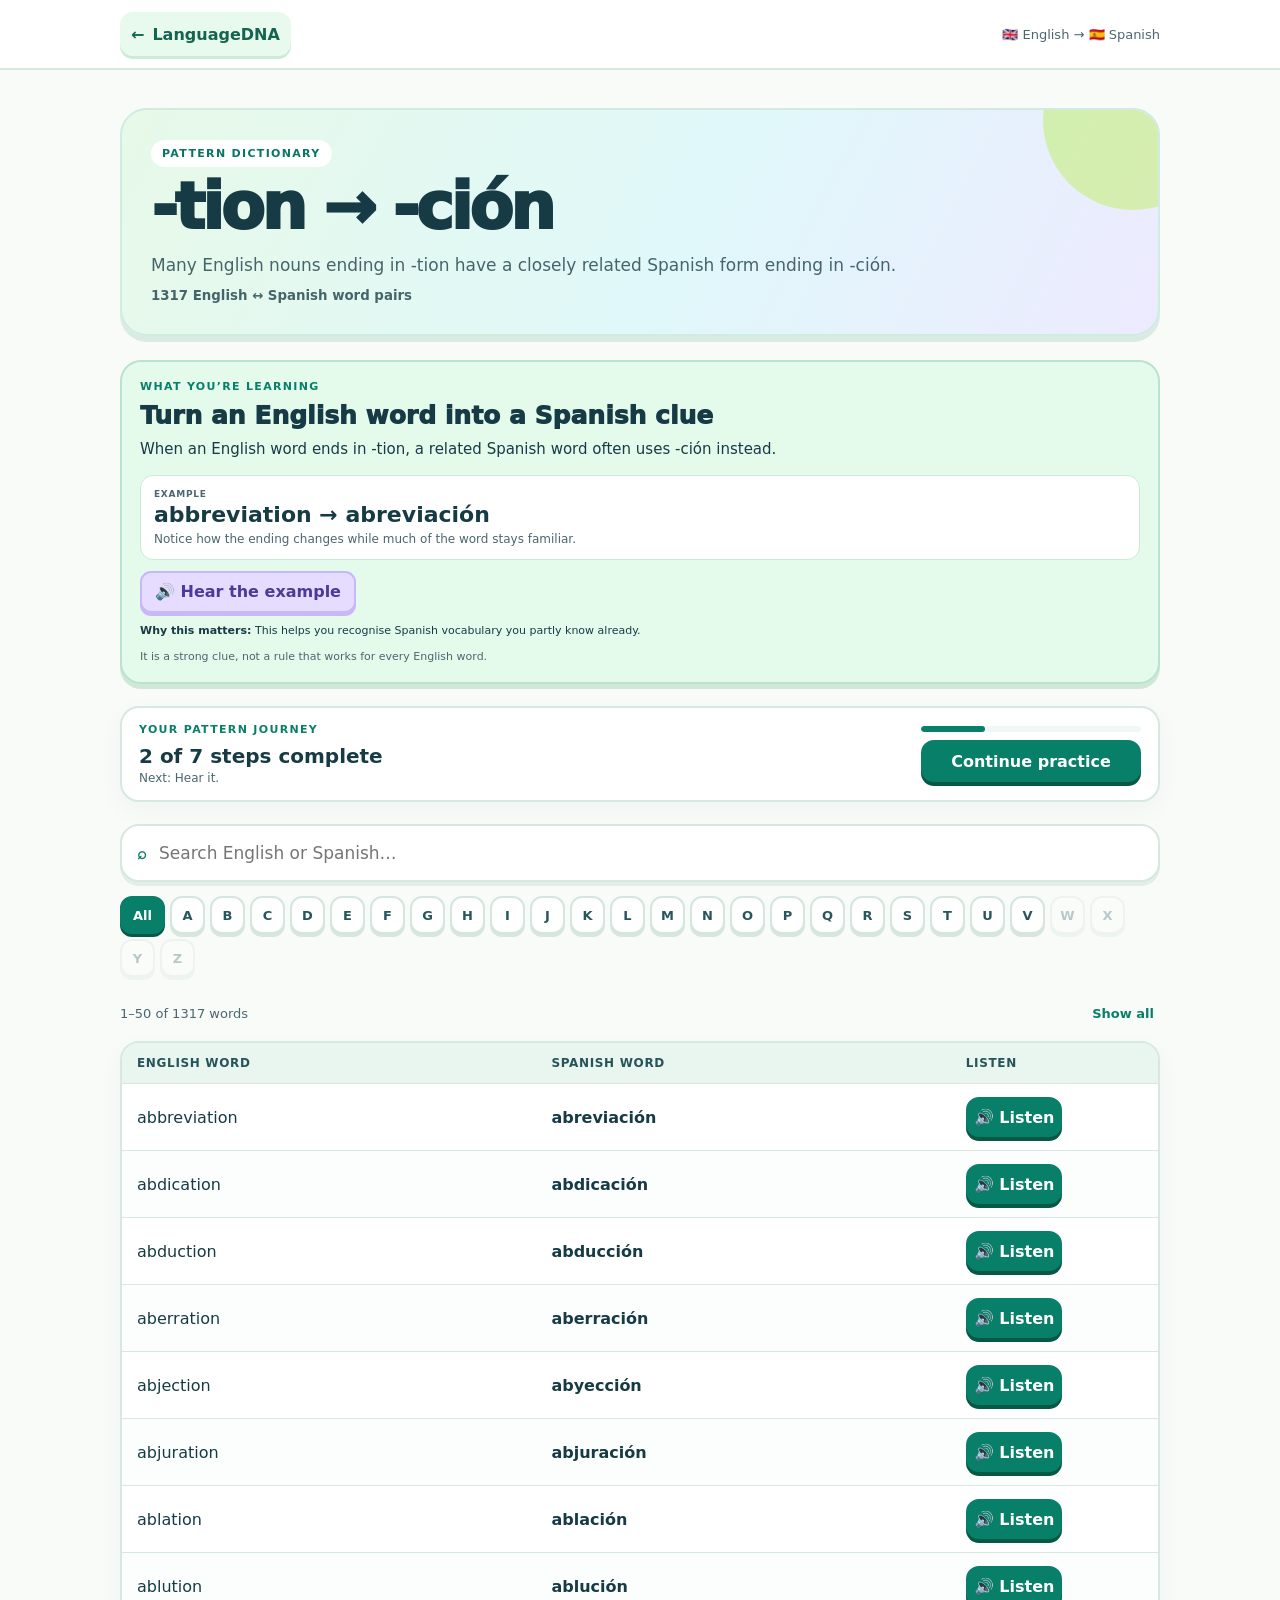
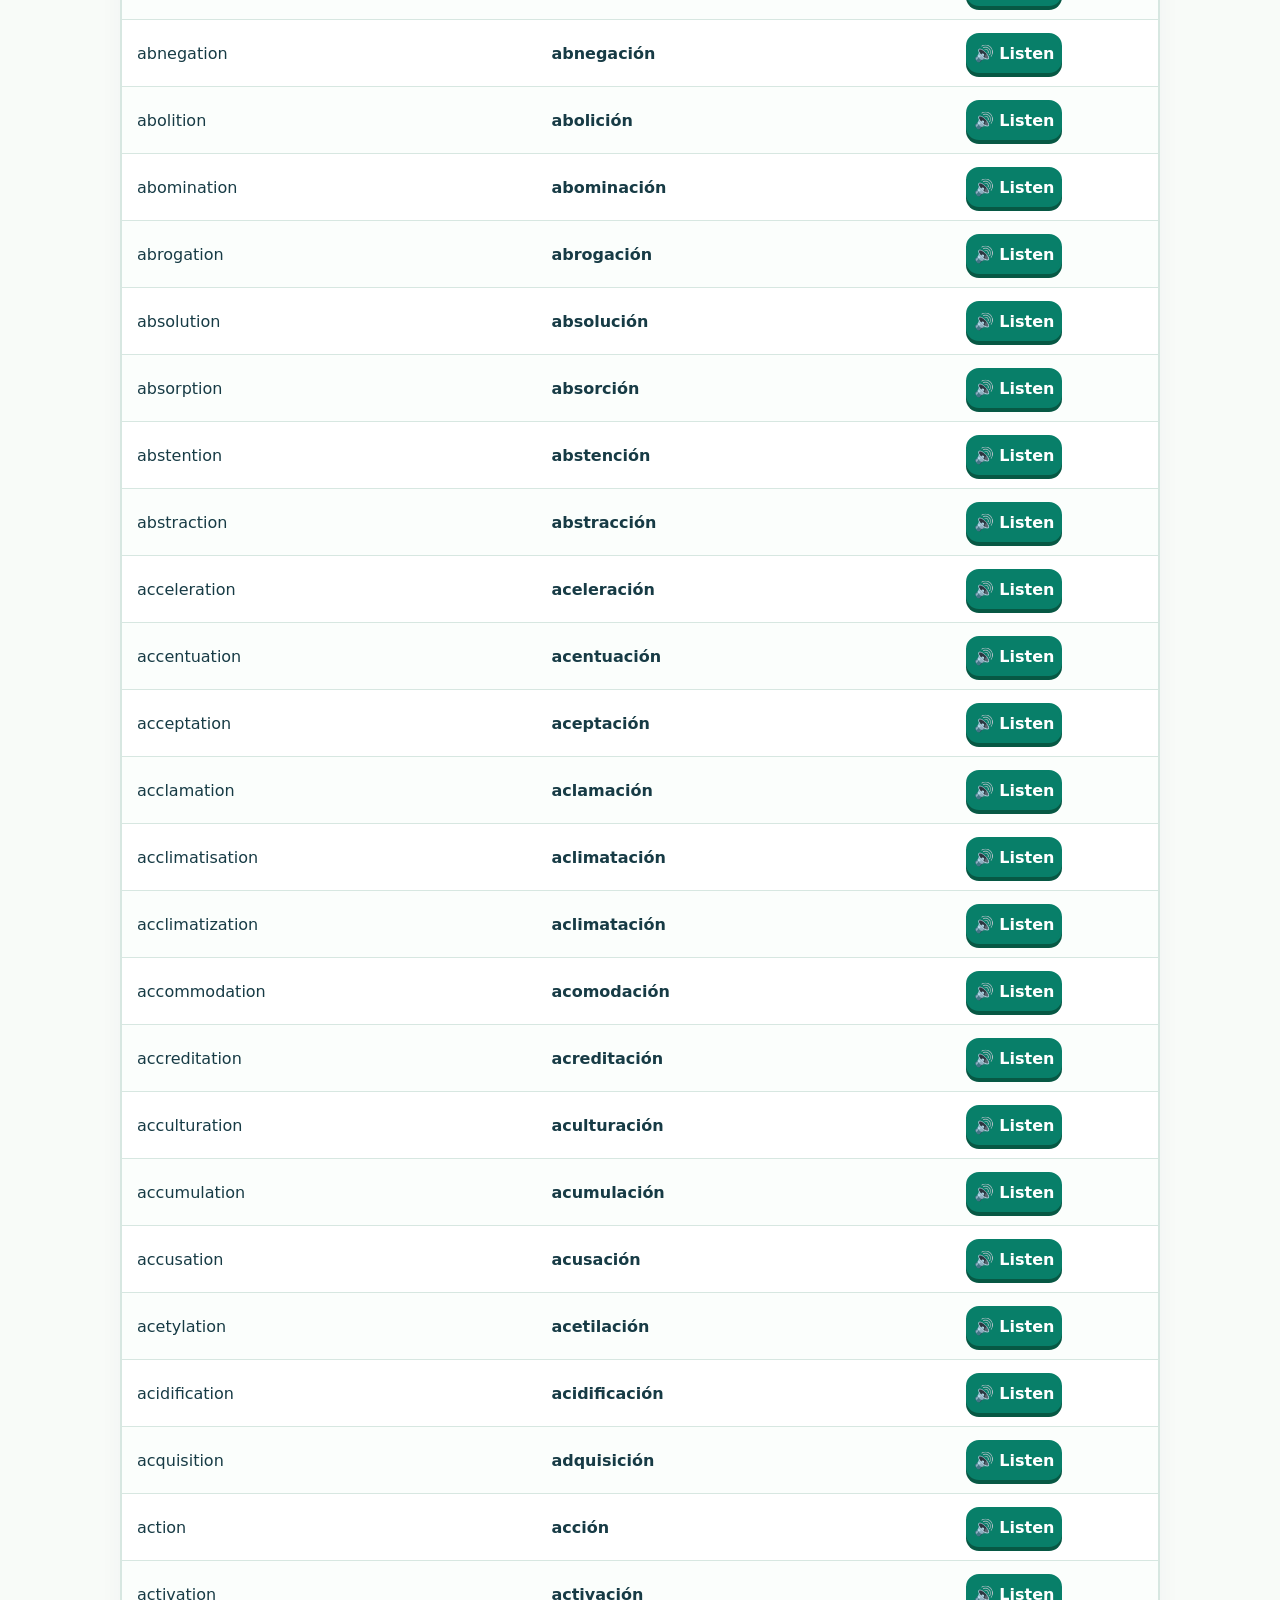
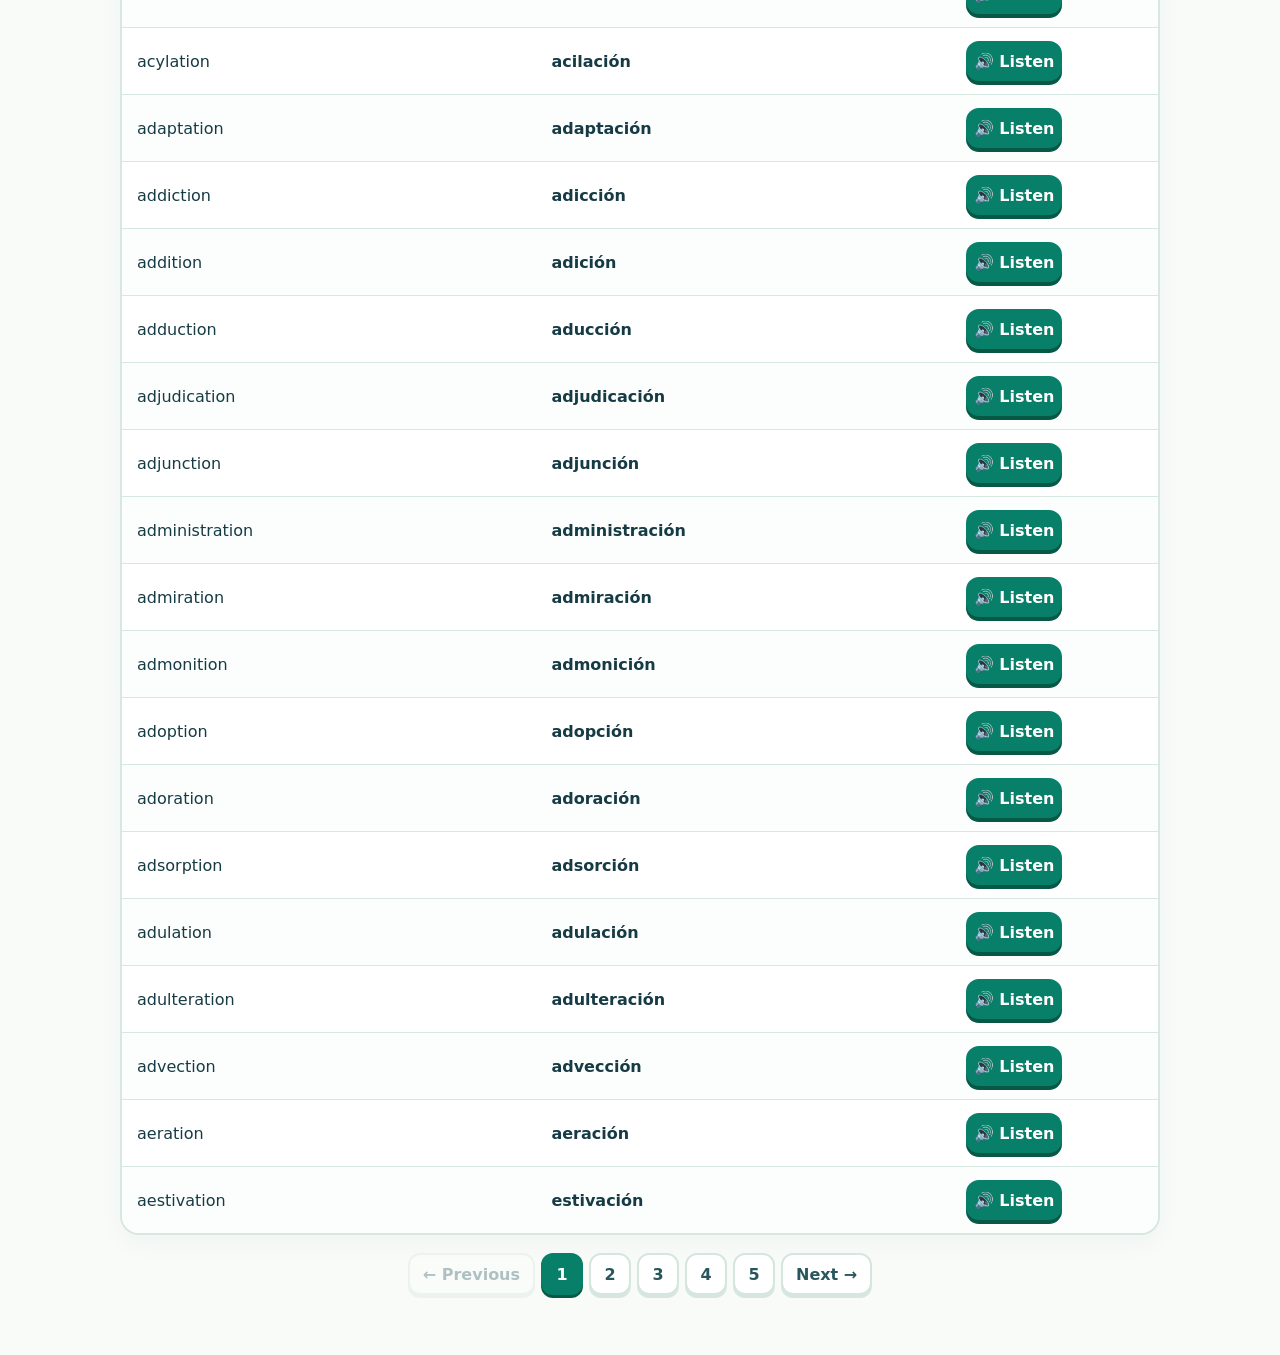
==== commit 4566e278: "Align v18 playful branding and offline assets: pattern.html" ====
--- a/pattern.html
+++ b/pattern.html
@@ -3,10 +3,10 @@
 <head>
   <meta charset="UTF-8" />
   <meta name="viewport" content="width=device-width, initial-scale=1" />
-  <meta name="theme-color" content="#123d4a" />
+  <meta name="theme-color" content="#0b826d" />
   <meta name="description" content="LanguageDNA pattern dictionary — English and Spanish words linked by reusable patterns." />
   <title>LanguageDNA Pattern Dictionary</title>
-  <link rel="stylesheet" href="pattern.css?v=4" />
+  <link rel="stylesheet" href="pattern.css?v=5" />
 </head>
 <body>
   <header class="pattern-topbar">
--- a/pattern.css
+++ b/pattern.css
@@ -46,3 +46,67 @@
   .dictionary-table th,.dictionary-table td{padding:12px 8px}
   .listen-button{min-height:44px}
 }
+
+
+/* v18 — Playful Discovery design continuity on the full dictionary */
+:root{
+  --bg:#f8fbf8;--surface:#fff;--surface-2:#eff8f4;--text:#173b45;
+  --muted:#4c6670;--border:#d7e7e1;--green:#087f69;--green-dark:#164752;
+  --green-soft:#dcf8e8;
+}
+.pattern-topbar{border-bottom:2px solid var(--border);background:var(--surface)}
+.back-link{display:inline-flex;align-items:center;gap:8px;padding:0 11px;border-radius:13px;background:#e8f9ee;color:#146451;box-shadow:0 3px 0 #ccebd9}
+.back-link:hover{background:#d8f5e2}
+.pattern-heading{
+  isolation:isolate;overflow:hidden;position:relative;
+  border:2px solid #d0ebe0;border-radius:27px;
+  background:linear-gradient(117deg,#e7f9e8,#e0f8fa 55%,#edeaff);
+  box-shadow:0 6px 0 #d8ebe4;padding:30px 29px
+}
+.pattern-heading:before{content:"";position:absolute;z-index:-1;right:-65px;top:-80px;width:180px;height:180px;border-radius:50%;background:rgba(192,239,100,.5)}
+.pattern-heading h1{font-weight:950;letter-spacing:-.05em}
+.pattern-heading .eyebrow{display:inline-block;padding:7px 11px;background:#fff;border-radius:999px;color:#087665}
+.pattern-teaching{
+  border:2px solid #b9e2d0;border-radius:21px;background:#e4faeb;
+  box-shadow:0 5px 0 #d0e9d6
+}
+.pattern-teaching h2{font-weight:950}
+.pattern-teaching .worked-example{background:#fff;border:1px solid #caebd9}
+.dictionary-journey,.dictionary-table-wrap,.dictionary-search{
+  border:2px solid var(--border);border-radius:19px;background:var(--surface)
+}
+.dictionary-search{box-shadow:0 4px 0 #e1eee9}
+.dictionary-search:focus-within{border-color:#71baa5;box-shadow:0 0 0 3px #d9f6e9}
+.letter-button,.page-button{
+  border:2px solid #d5e6e1;border-radius:12px;background:#fff;
+  color:#27565d;box-shadow:0 3px 0 #d8e6df;transition:transform .16s ease
+}
+.letter-button:hover,.page-button:hover{background:#eaf9ef;transform:translateY(-1px)}
+.letter-button.active,.page-button.active{
+  background:#087f69;border-color:#087f69;color:#fff;box-shadow:0 3px 0 #075844
+}
+.listen-button,.journey-practice-link{
+  background:#087f69;border:2px solid #087f69;color:#fff;
+  border-radius:13px;box-shadow:0 4px 0 #075844;font-weight:900
+}
+.listen-button:hover,.journey-practice-link:hover{background:#086e5d;transform:translateY(-1px)}
+.listen-button.playing{background:#7355c6;border-color:#7355c6;color:#fff}
+.teaching-listen{background:#e5dcff;border:2px solid #c9b8f8;color:#4f3898;box-shadow:0 3px 0 #c9b8f8}
+.dictionary-table th{background:#e9f6ef;color:#27535a}
+.dictionary-table tbody tr:nth-child(even){background:#fbfefc}
+.dictionary-table tbody tr:hover{background:#f0faf5}
+.pattern-heading small,.pattern-heading p{color:#46656b}
+@media(max-width:640px){
+ .pattern-page{padding-top:13px}
+ .pattern-heading{padding:21px 16px;border-radius:21px}
+ .pattern-heading h1{font-size:clamp(31px,8.2vw,39px)}
+ .pattern-heading:before{width:100px;height:100px;top:-55px;right:-36px}
+ .pattern-teaching{padding:14px}
+ .letter-button{min-height:44px;min-width:40px}
+ .pagination .page-button{min-height:44px}
+ .listen-button{min-height:44px}
+}
+@media(prefers-reduced-motion:reduce){
+ .letter-button,.page-button,.listen-button{transition:none}
+ .letter-button:hover,.page-button:hover,.listen-button:hover{transform:none}
+}
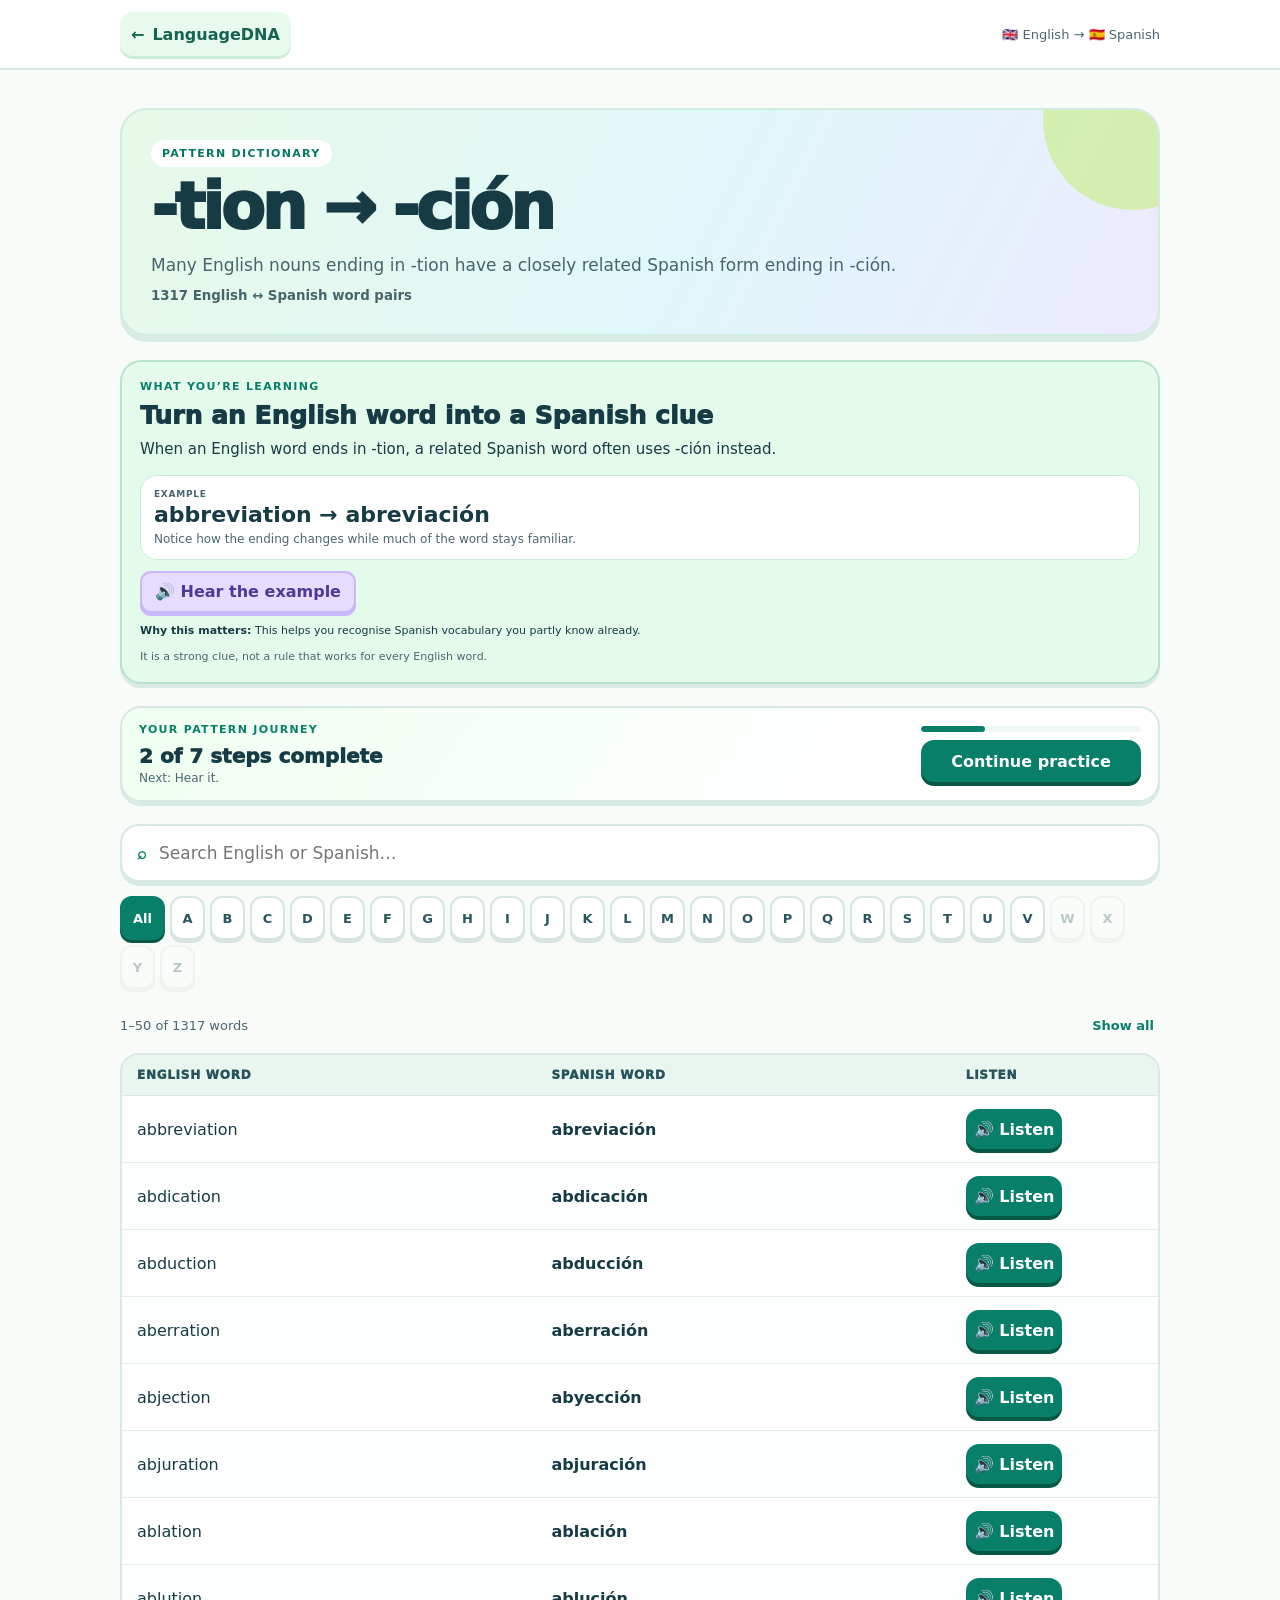
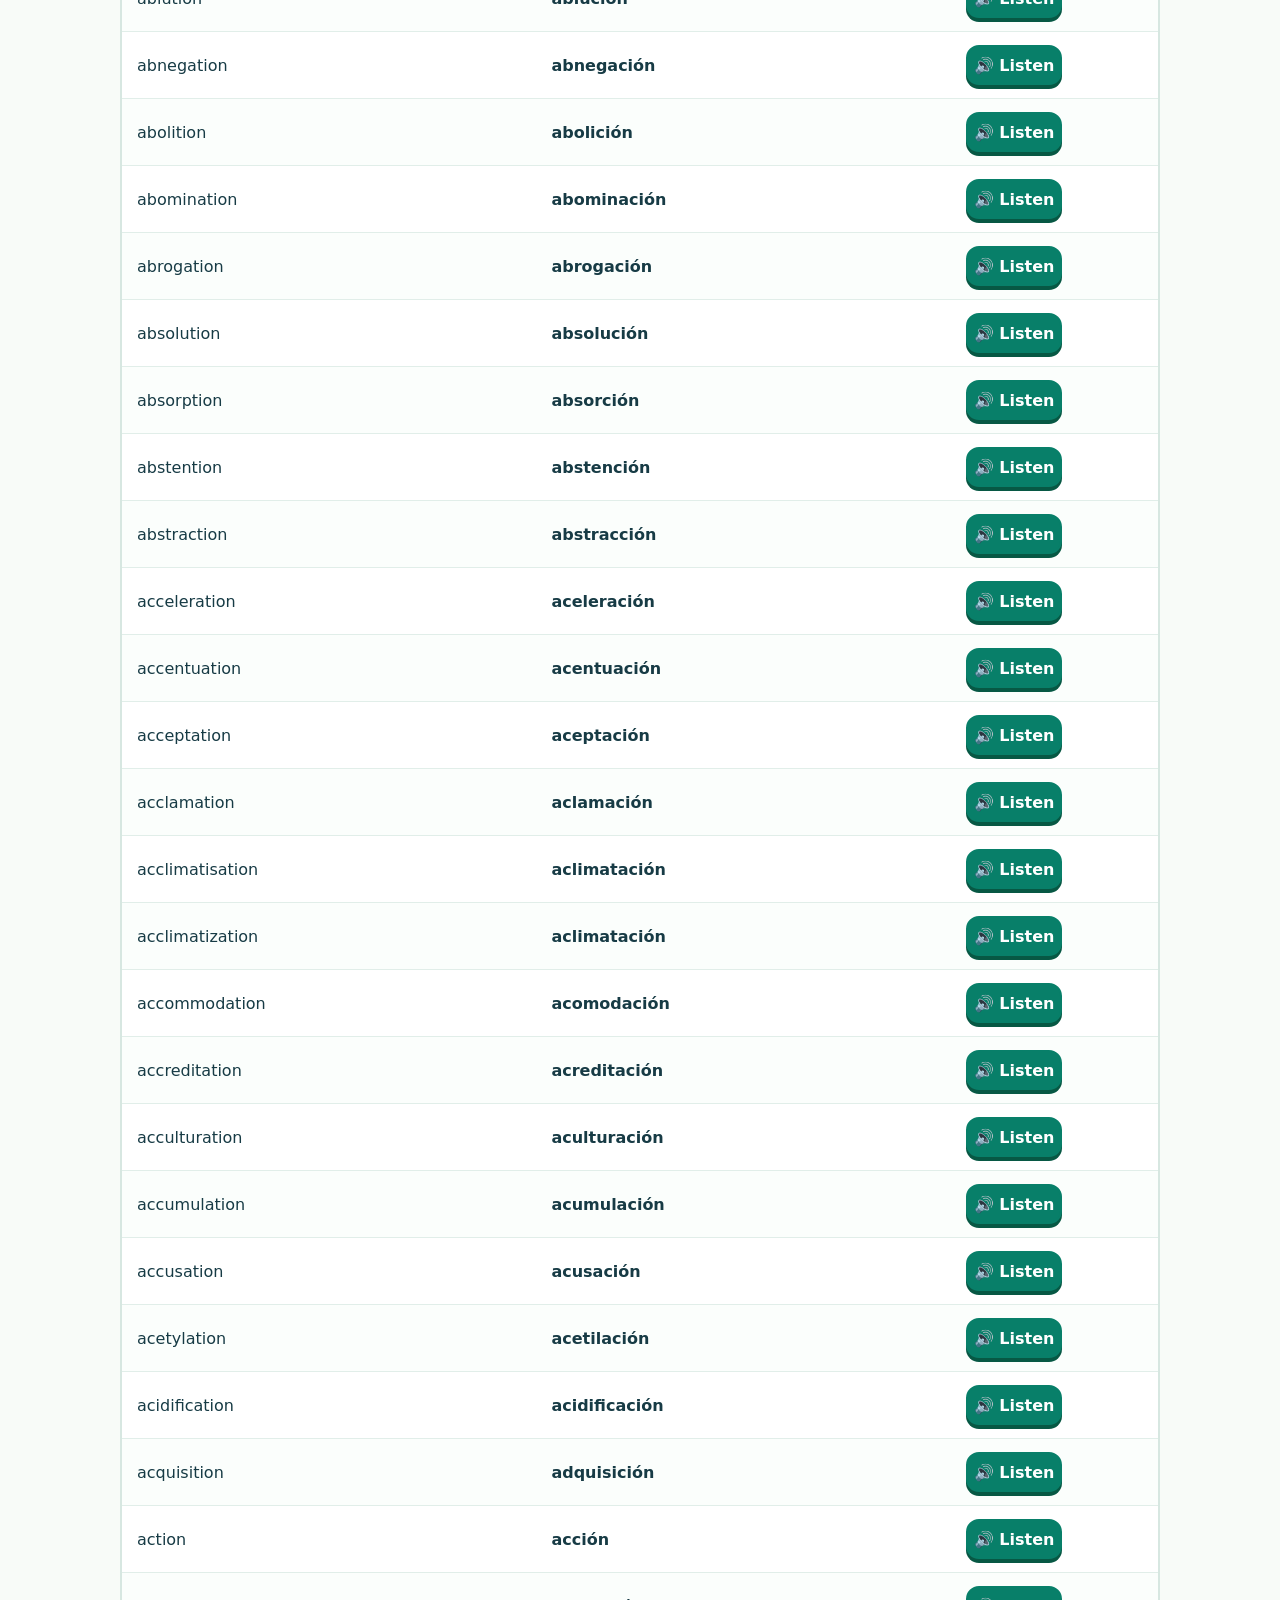
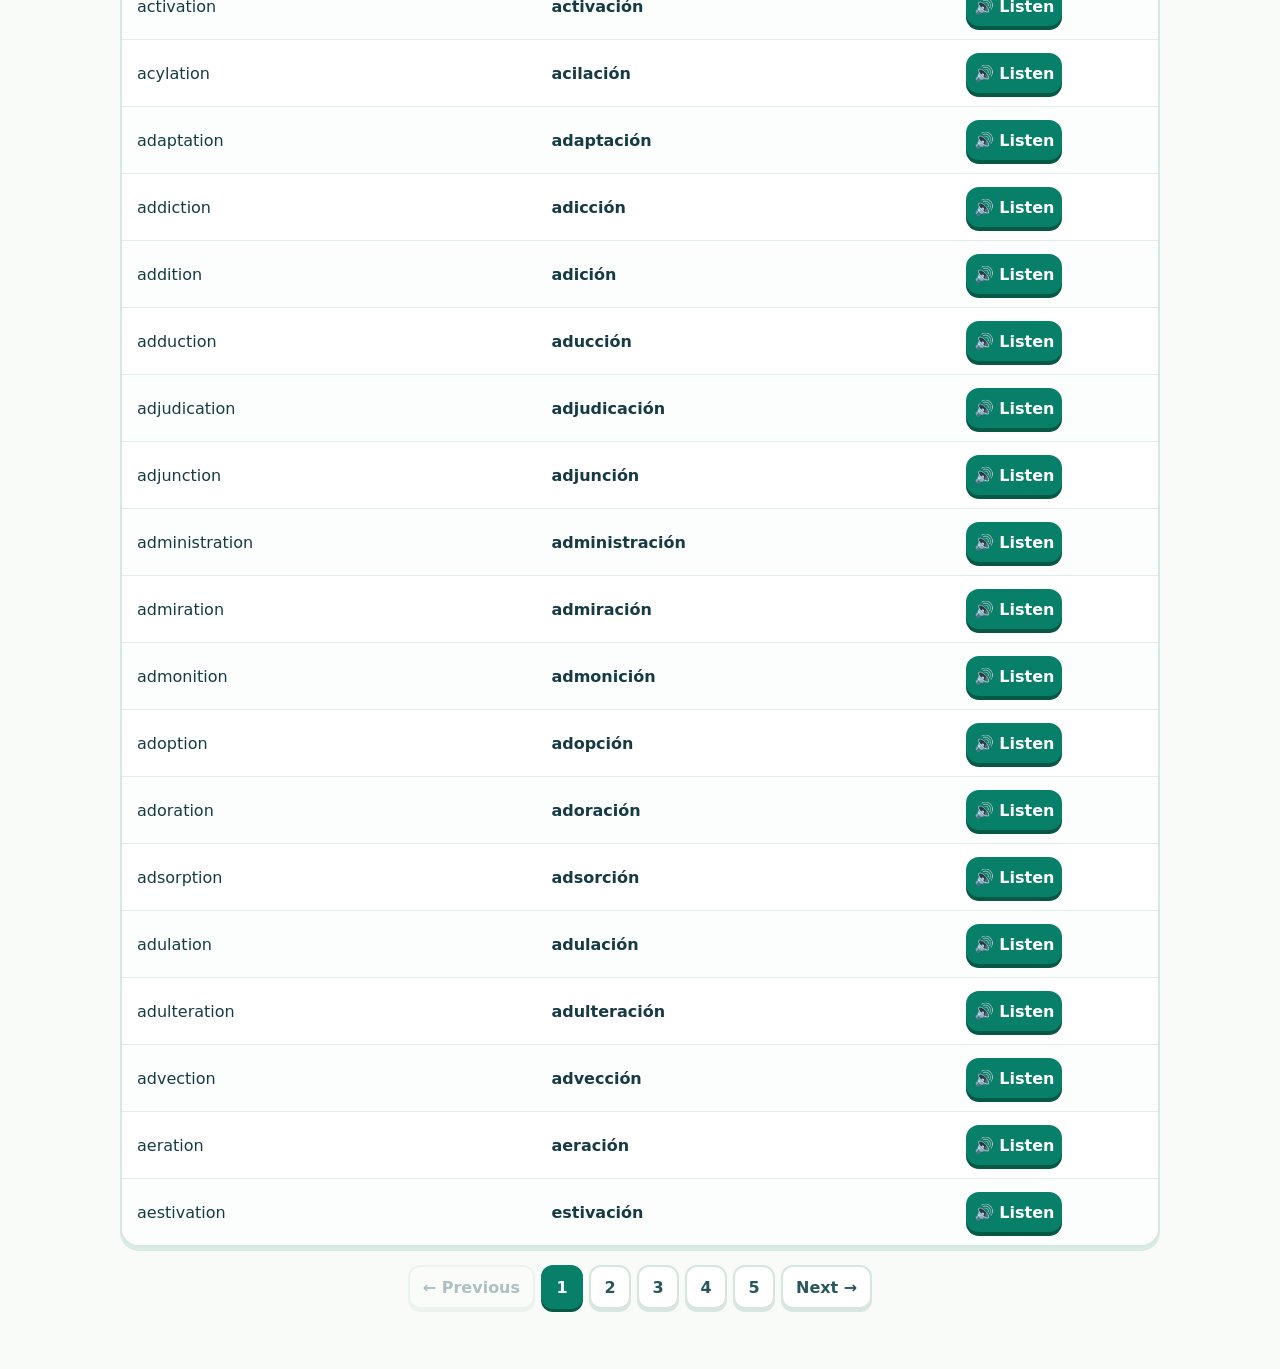
==== commit cebce818: "Version complete site-branding assets and regression checks: pattern.html" ====
--- a/pattern.html
+++ b/pattern.html
@@ -6,7 +6,7 @@
   <meta name="theme-color" content="#0b826d" />
   <meta name="description" content="LanguageDNA pattern dictionary — English and Spanish words linked by reusable patterns." />
   <title>LanguageDNA Pattern Dictionary</title>
-  <link rel="stylesheet" href="pattern.css?v=5" />
+  <link rel="stylesheet" href="pattern.css?v=6" />
 </head>
 <body>
   <header class="pattern-topbar">
--- a/pattern.css
+++ b/pattern.css
@@ -110,3 +110,27 @@
  .letter-button,.page-button,.listen-button{transition:none}
  .letter-button:hover,.page-button:hover,.listen-button:hover{transform:none}
 }
+
+
+
+/* v18.1 full-site finish — matching dictionary controls and feedback */
+.dictionary-journey,.dictionary-table-wrap,.pattern-teaching,.dictionary-search{box-shadow:0 4px 0 #d8ebe4}
+.dictionary-journey{background:linear-gradient(125deg,#effff1,#ffffff 74%);border-radius:21px}
+.dictionary-journey h2{font-weight:950}
+.pattern-teaching .worked-example{border-radius:17px}
+.dictionary-table-wrap{border-radius:19px}
+.dictionary-table th{font-weight:950;letter-spacing:.06em}
+.dictionary-table td{border-color:#e1eee9}
+.dictionary-table tr:focus-within{background:#e9f9ef}
+.letter-button,.page-button{min-height:44px}
+.teaching-listen:hover{background:#e7deff;border-color:#aa92ea}
+.teaching-listen:focus-visible,.listen-button:focus-visible,.journey-practice-link:focus-visible{outline:3px solid #a15cfa;outline-offset:3px}
+.toast{background:#164e4d;border:2px solid #0a7669;border-radius:15px;box-shadow:0 5px 0 #0c3836,0 15px 24px rgba(0,0,0,.16)}
+@media(max-width:640px){
+ .dictionary-table td,.dictionary-table th{overflow-wrap:anywhere}
+ .dictionary-journey{padding:14px}
+ .pattern-teaching .worked-example{padding:12px}
+ .dictionary-search{min-height:54px}
+ .letter-button,.page-button{min-width:42px}
+ .pattern-heading{box-shadow:0 4px 0 #d8ebe4}
+}
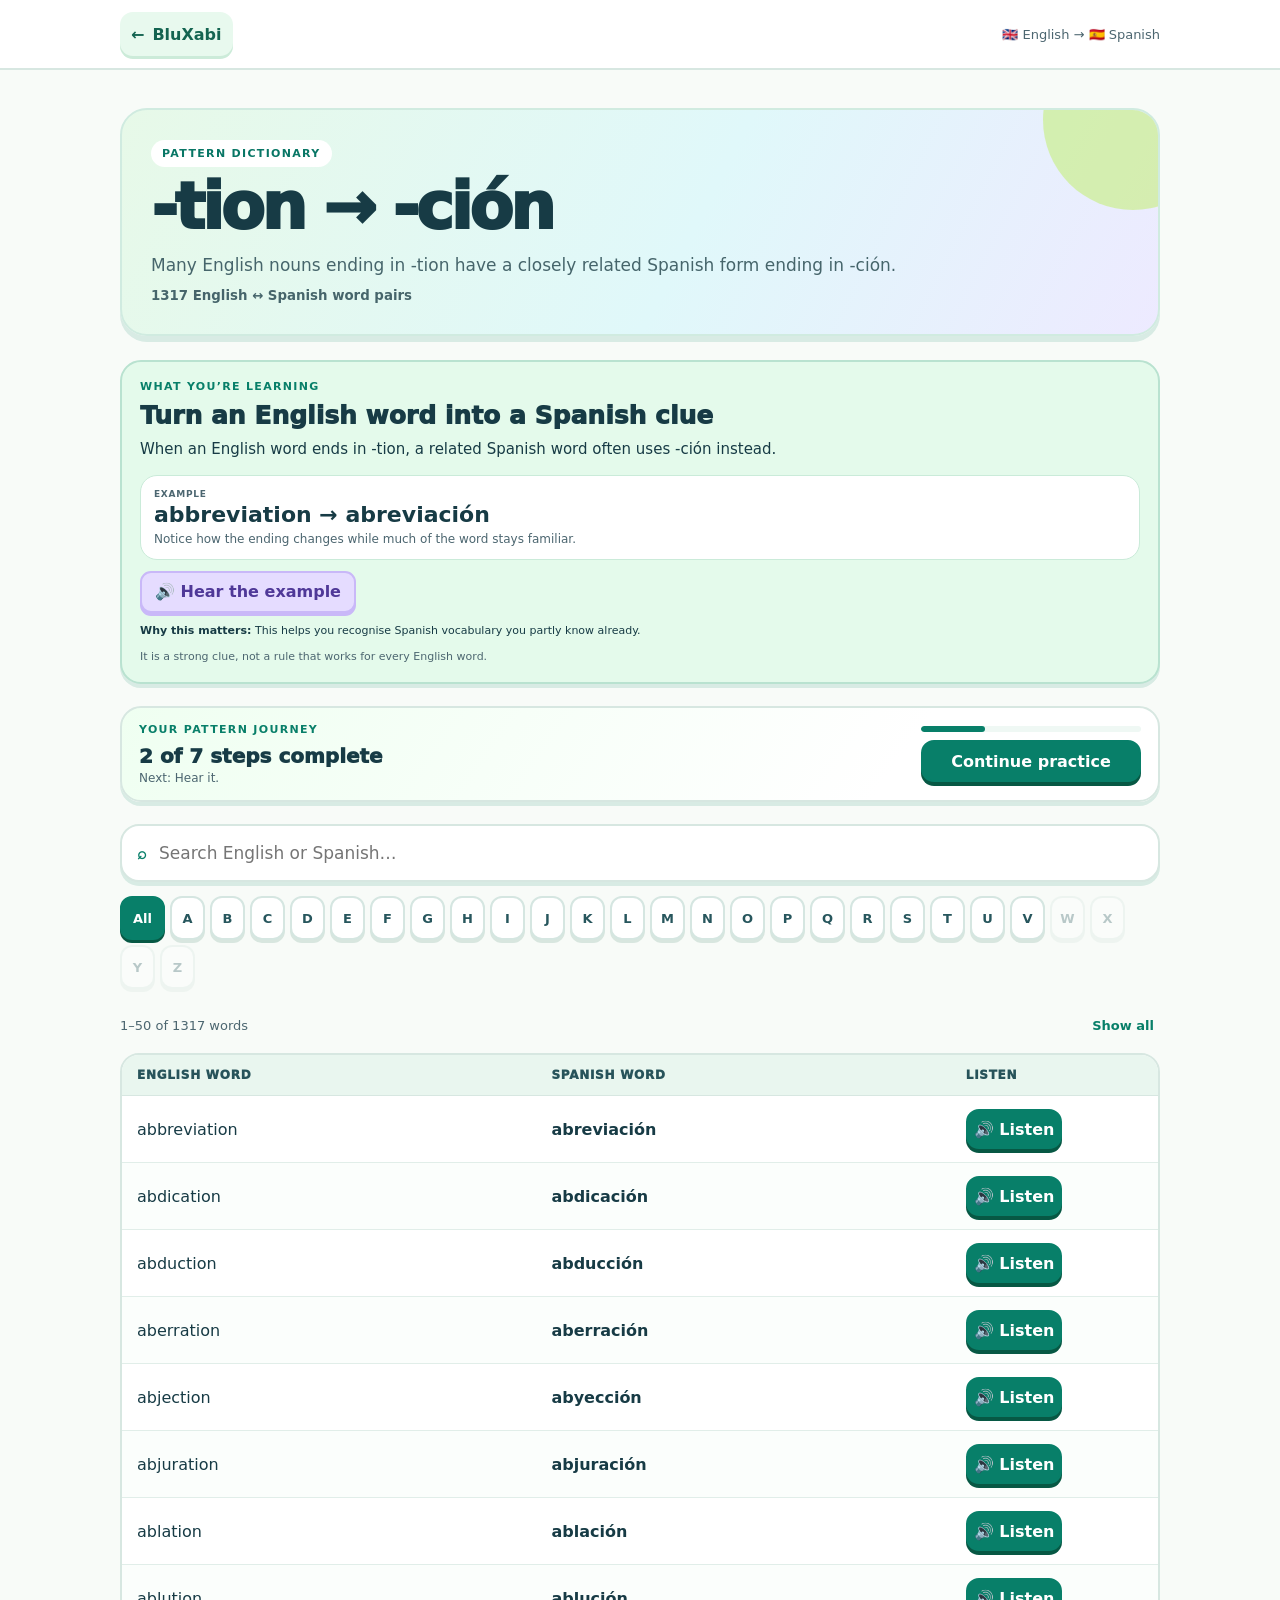
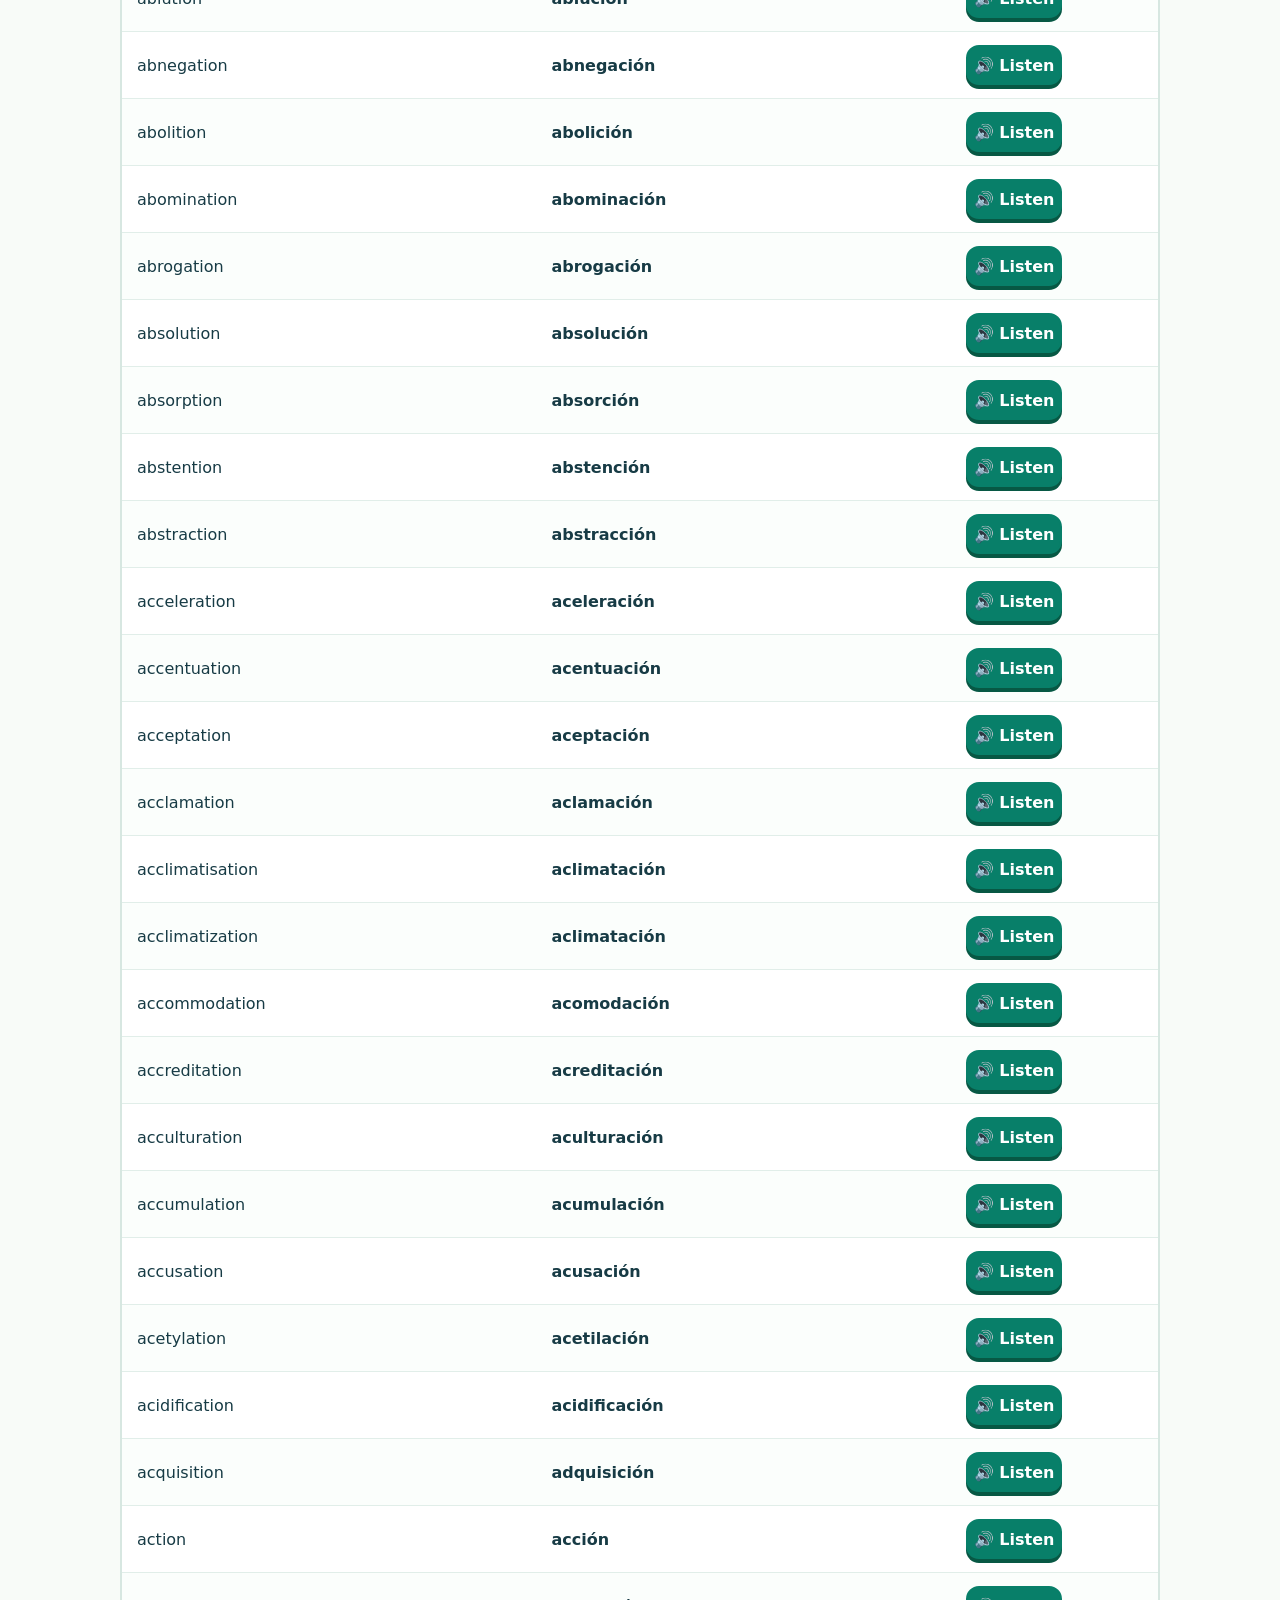
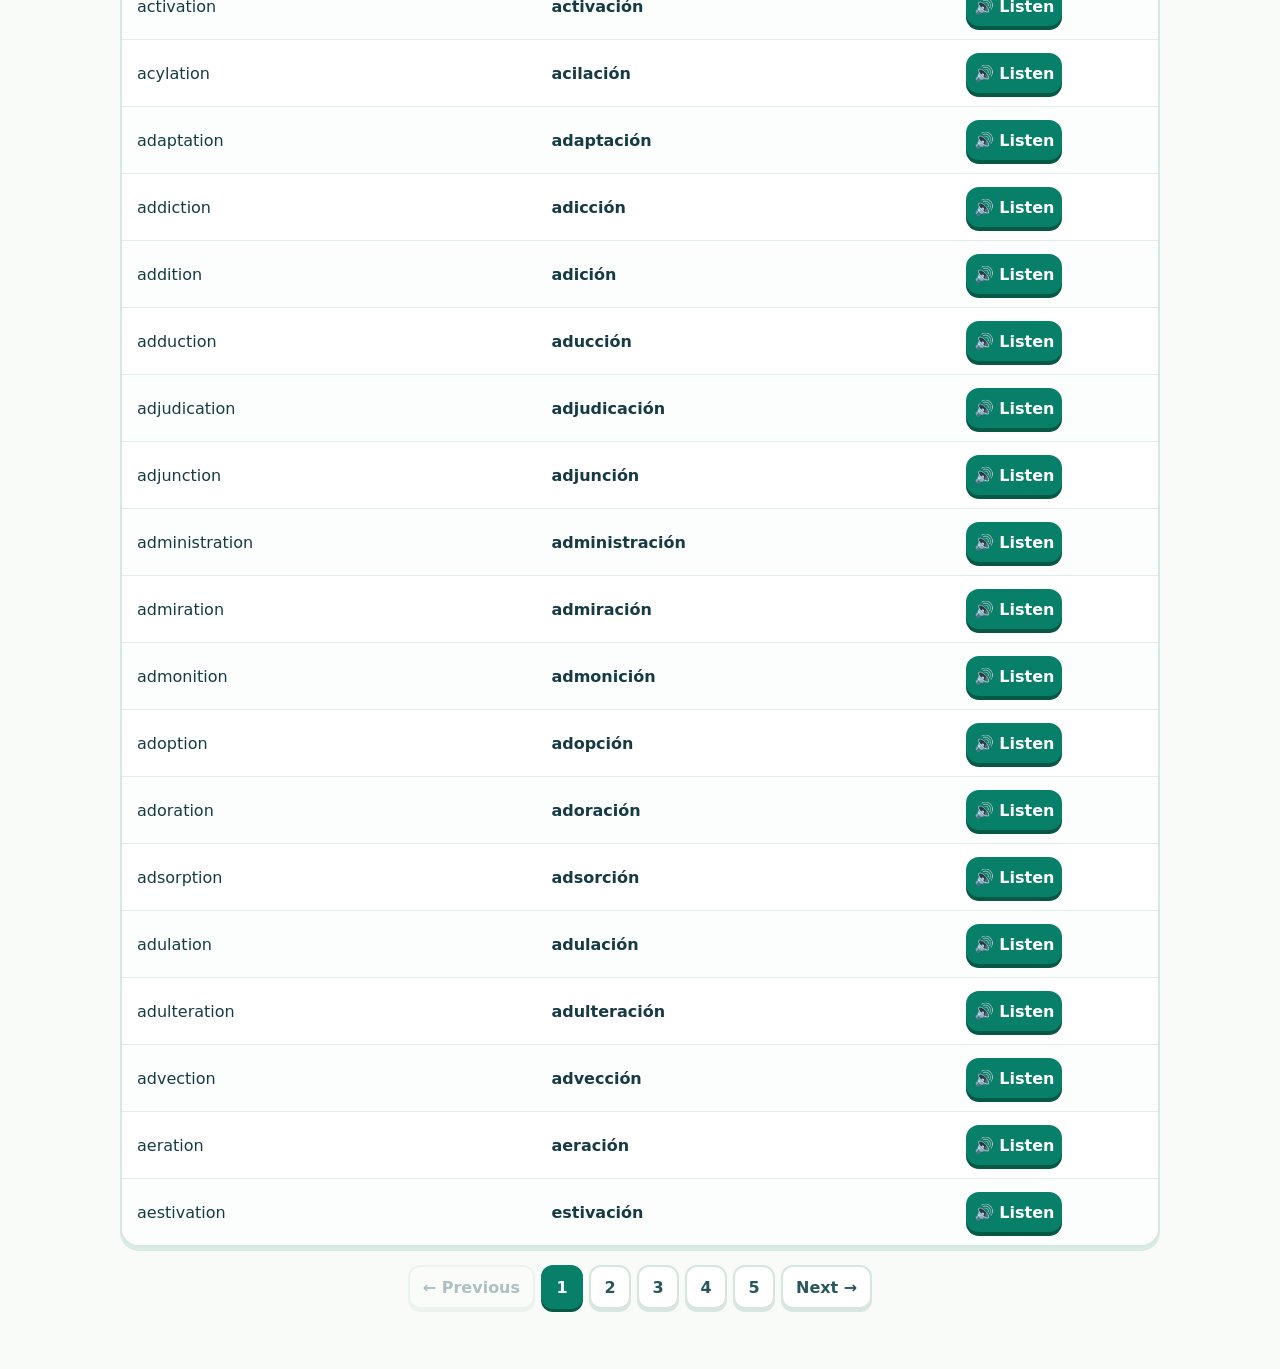
==== commit 7bebfead: "Introduce BluXabi branding in pattern.html" ====
--- a/pattern.html
+++ b/pattern.html
@@ -4,13 +4,13 @@
   <meta charset="UTF-8" />
   <meta name="viewport" content="width=device-width, initial-scale=1" />
   <meta name="theme-color" content="#0b826d" />
-  <meta name="description" content="LanguageDNA pattern dictionary — English and Spanish words linked by reusable patterns." />
-  <title>LanguageDNA Pattern Dictionary</title>
+  <meta name="description" content="BluXabi pattern dictionary — English and Spanish words linked by reusable patterns." />
+  <title>BluXabi Pattern Dictionary</title>
   <link rel="stylesheet" href="pattern.css?v=6" />
 </head>
 <body>
   <header class="pattern-topbar">
-    <a class="back-link" href="index.html" aria-label="Back to LanguageDNA">← <span>LanguageDNA</span></a>
+    <a class="back-link" href="index.html" aria-label="Back to BluXabi">← <span>BluXabi</span></a>
     <div class="course-label">🇬🇧 English → 🇪🇸 Spanish</div>
   </header>
 
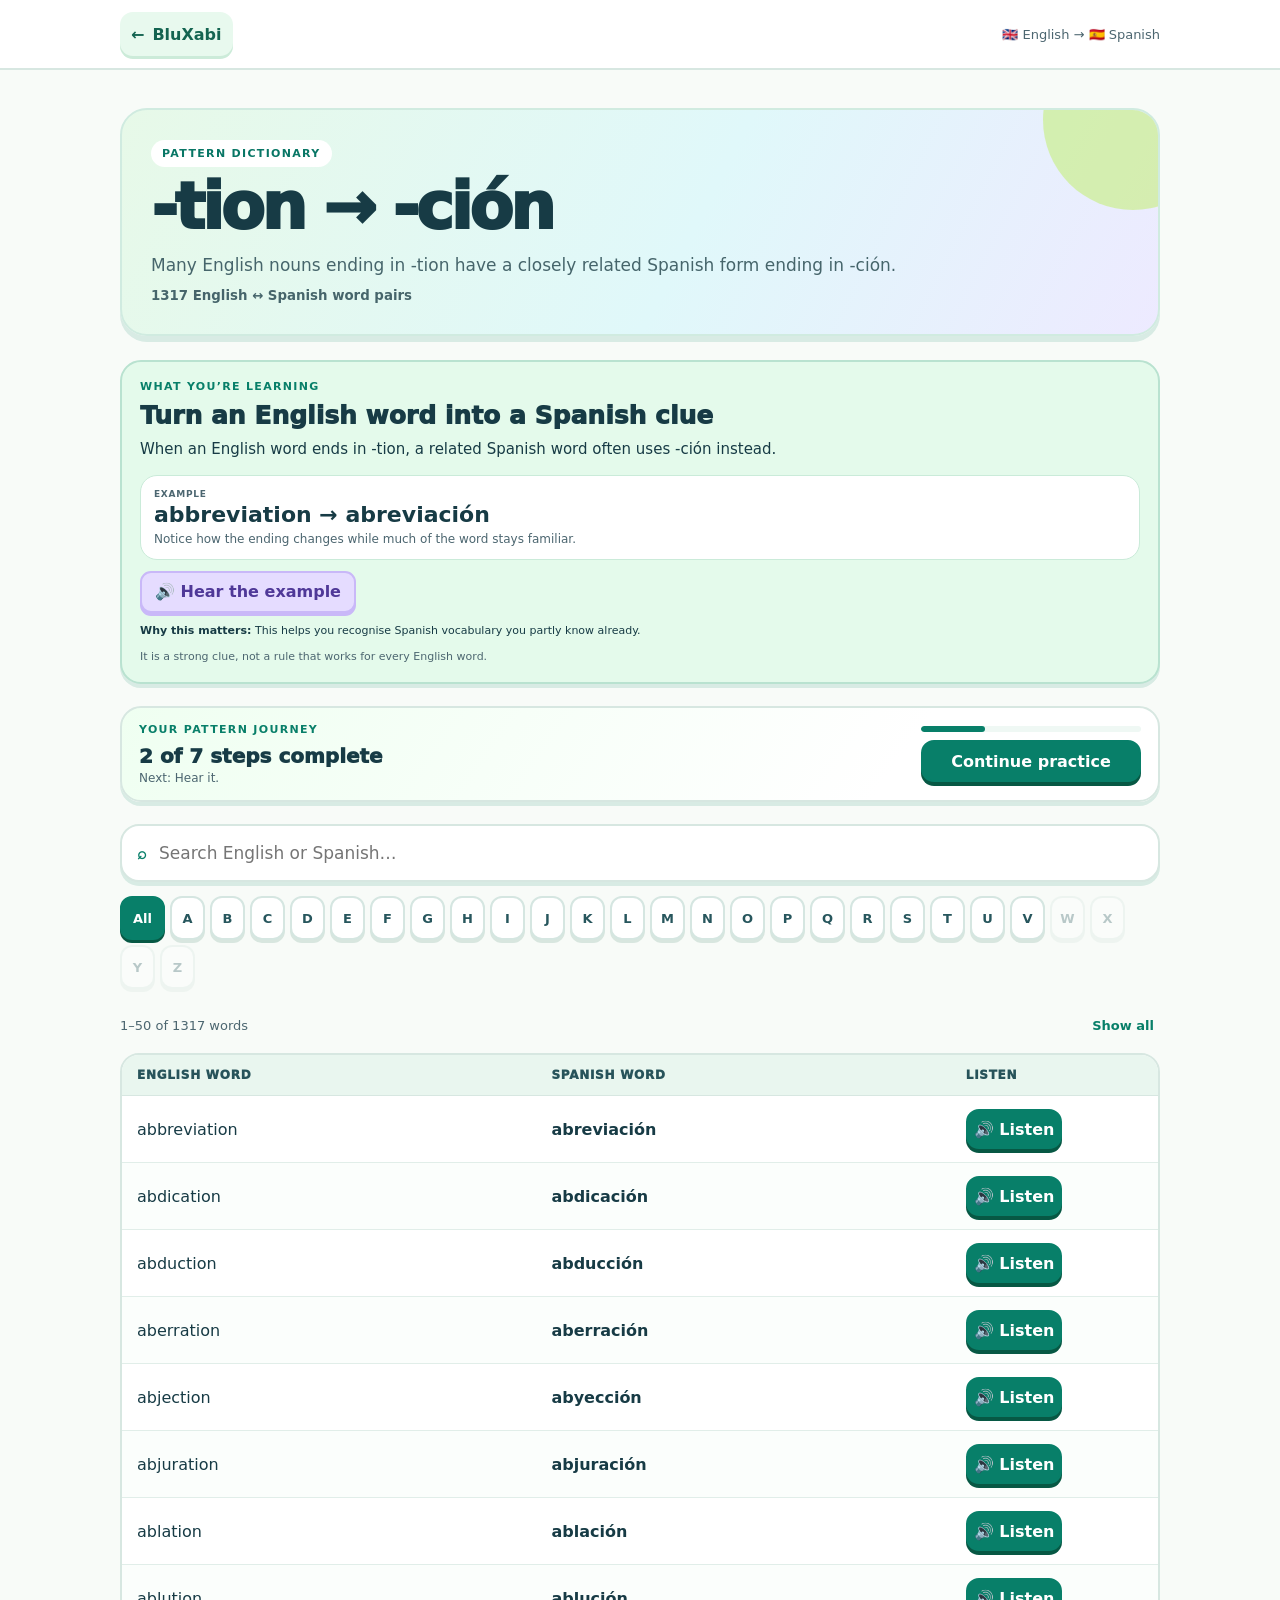
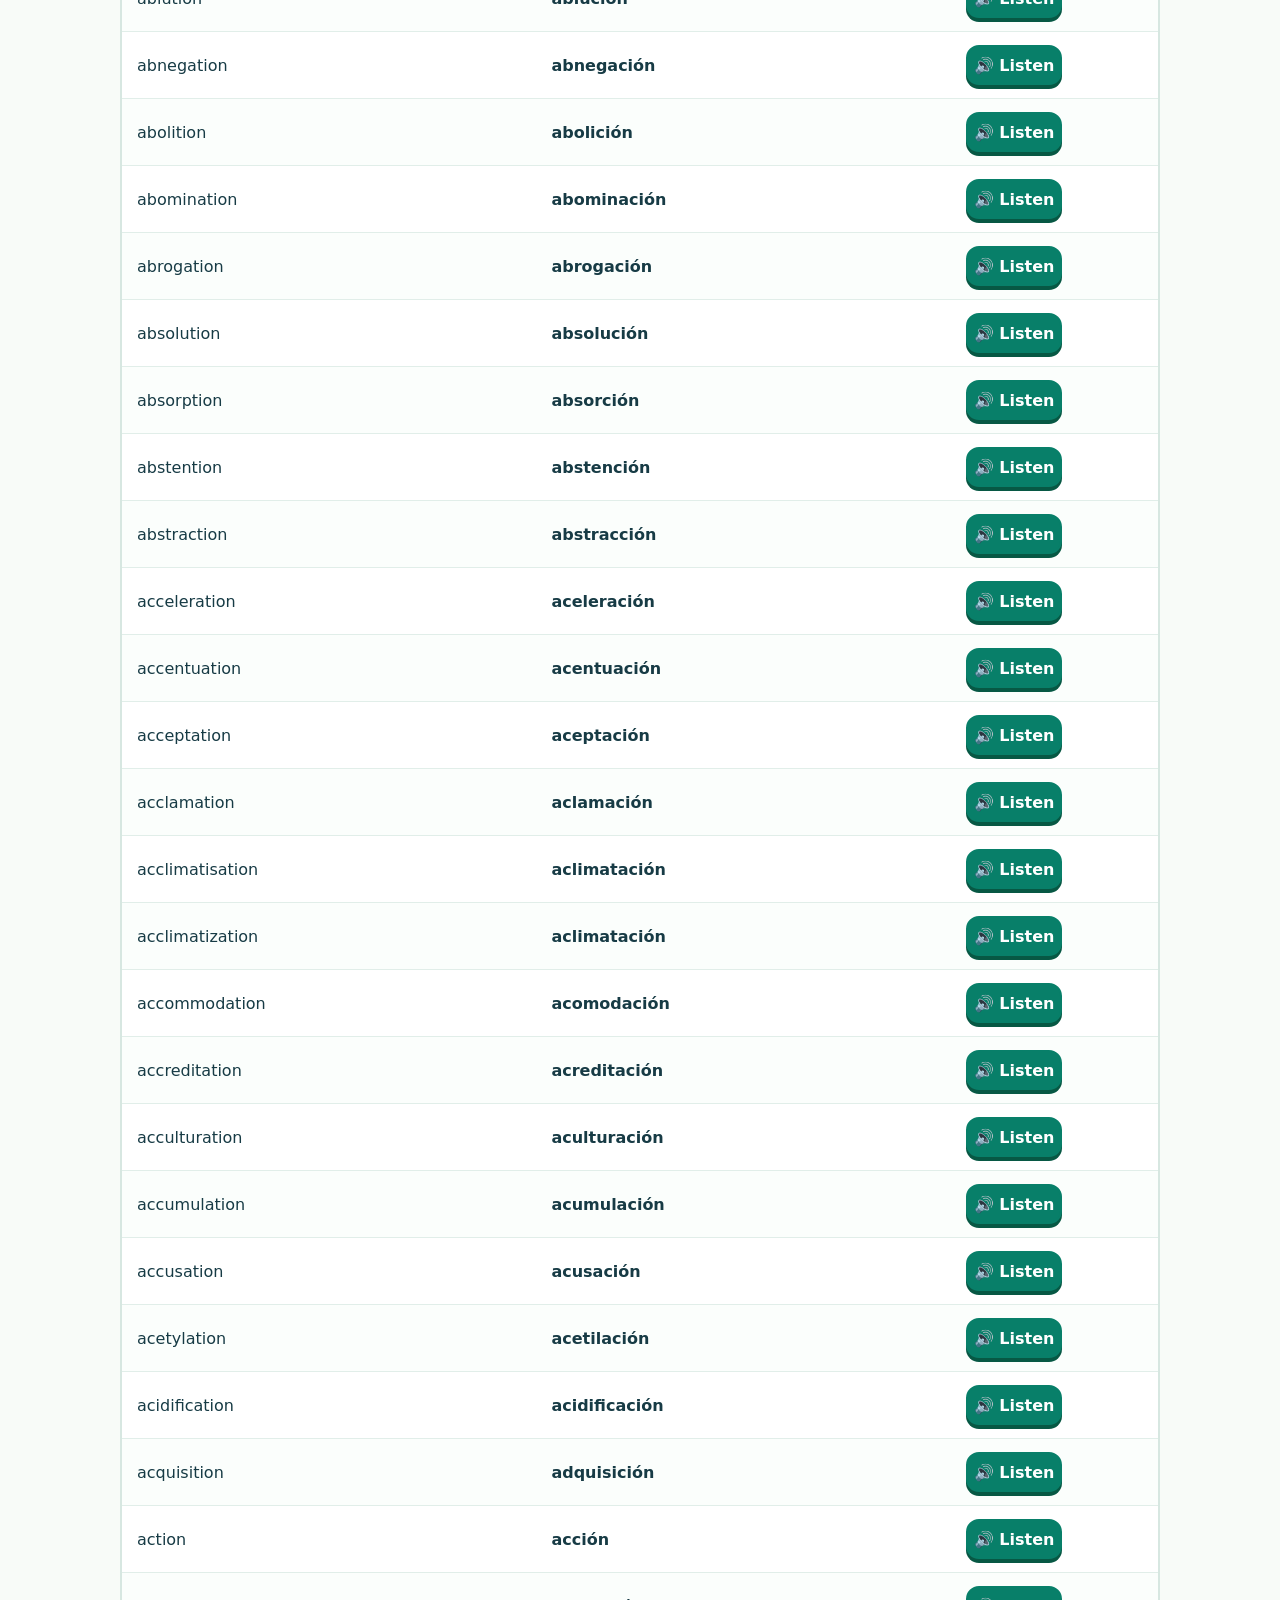
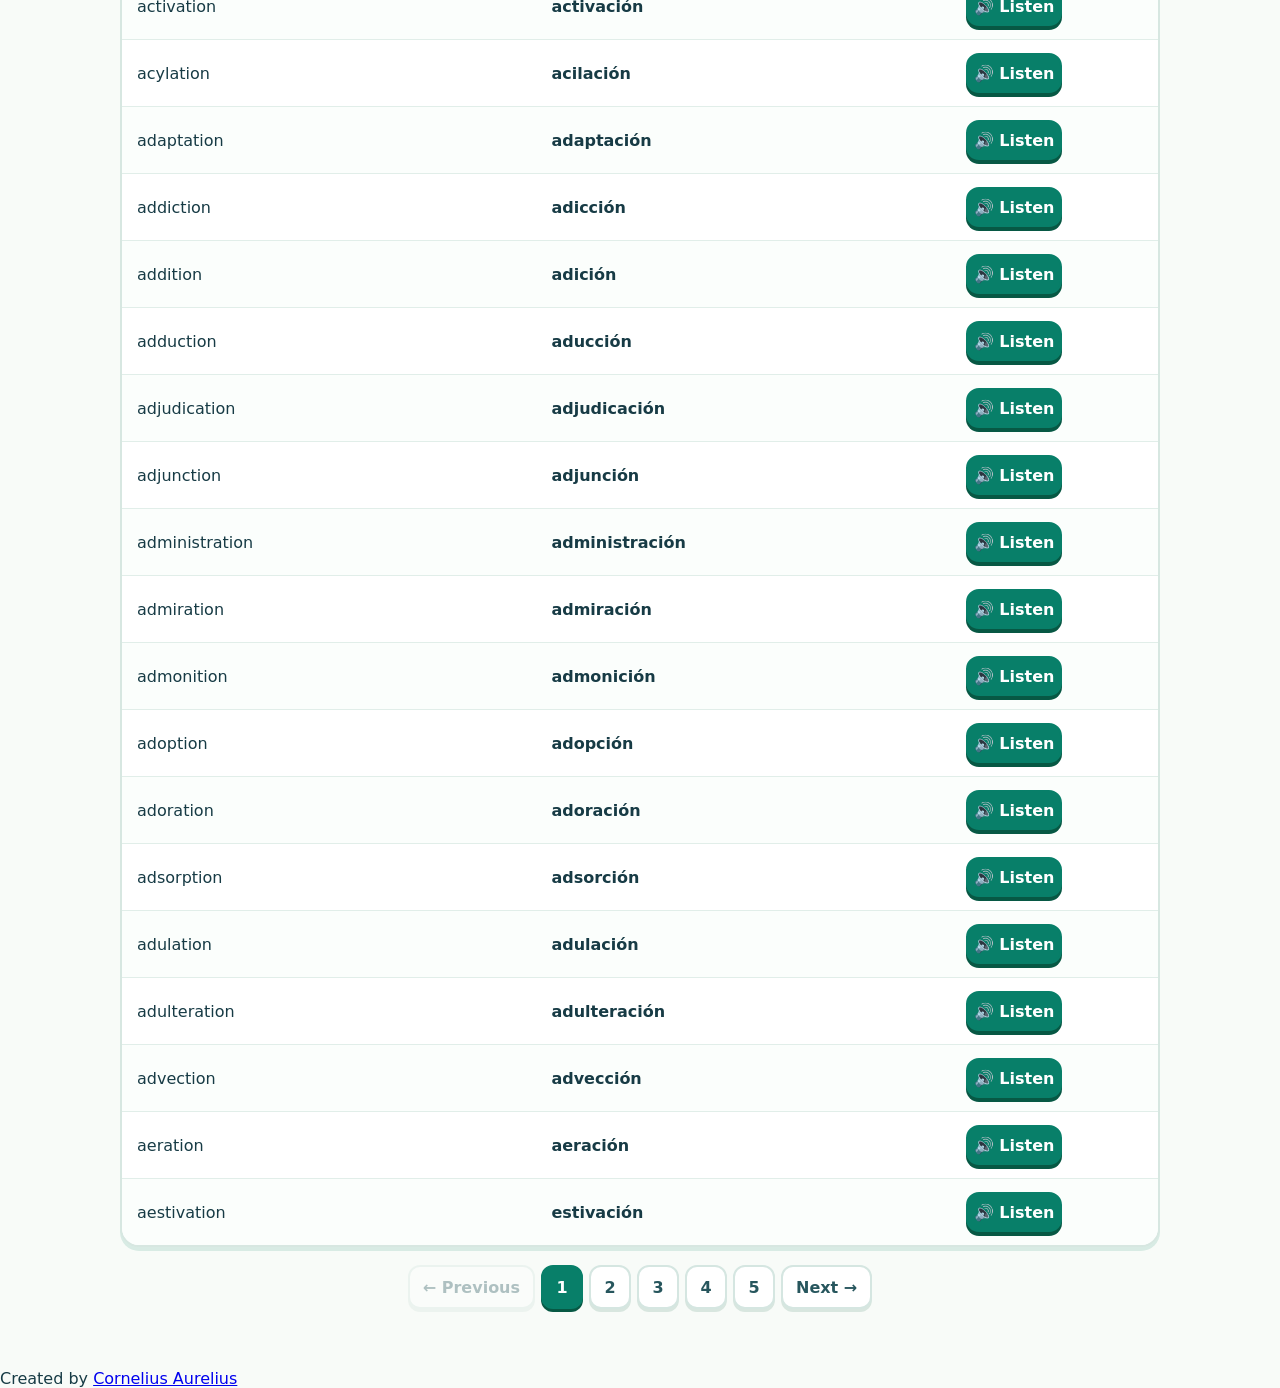
==== commit 764396bd: "Add subtle creator backlink to the pattern dictionary" ====
--- a/pattern.html
+++ b/pattern.html
@@ -6,7 +6,7 @@
   <meta name="theme-color" content="#0b826d" />
   <meta name="description" content="BluXabi pattern dictionary — English and Spanish words linked by reusable patterns." />
   <title>BluXabi Pattern Dictionary</title>
-  <link rel="stylesheet" href="pattern.css?v=6" />
+  <link rel="stylesheet" href="pattern.css?v=7" />
 </head>
 <body>
   <header class="pattern-topbar">
@@ -49,9 +49,11 @@
     <nav class="pagination" id="pagination" aria-label="Dictionary pages"></nav>
   </main>
 
+  <footer class="bluxabi-creator-credit" aria-label="Site credit">Created by <a href="https://corneliusaurelius.com/">Cornelius Aurelius</a></footer>
+
   <div class="toast" id="toast" role="status" aria-live="polite"></div>
   <script src="pattern-data.js?v=5"></script>
   <script src="pattern-teaching.js?v=1"></script>
-  <script src="pattern-page.js?v=3"></script>
+  <script src="pattern-page.js?v=4"></script>
 </body>
 </html>
